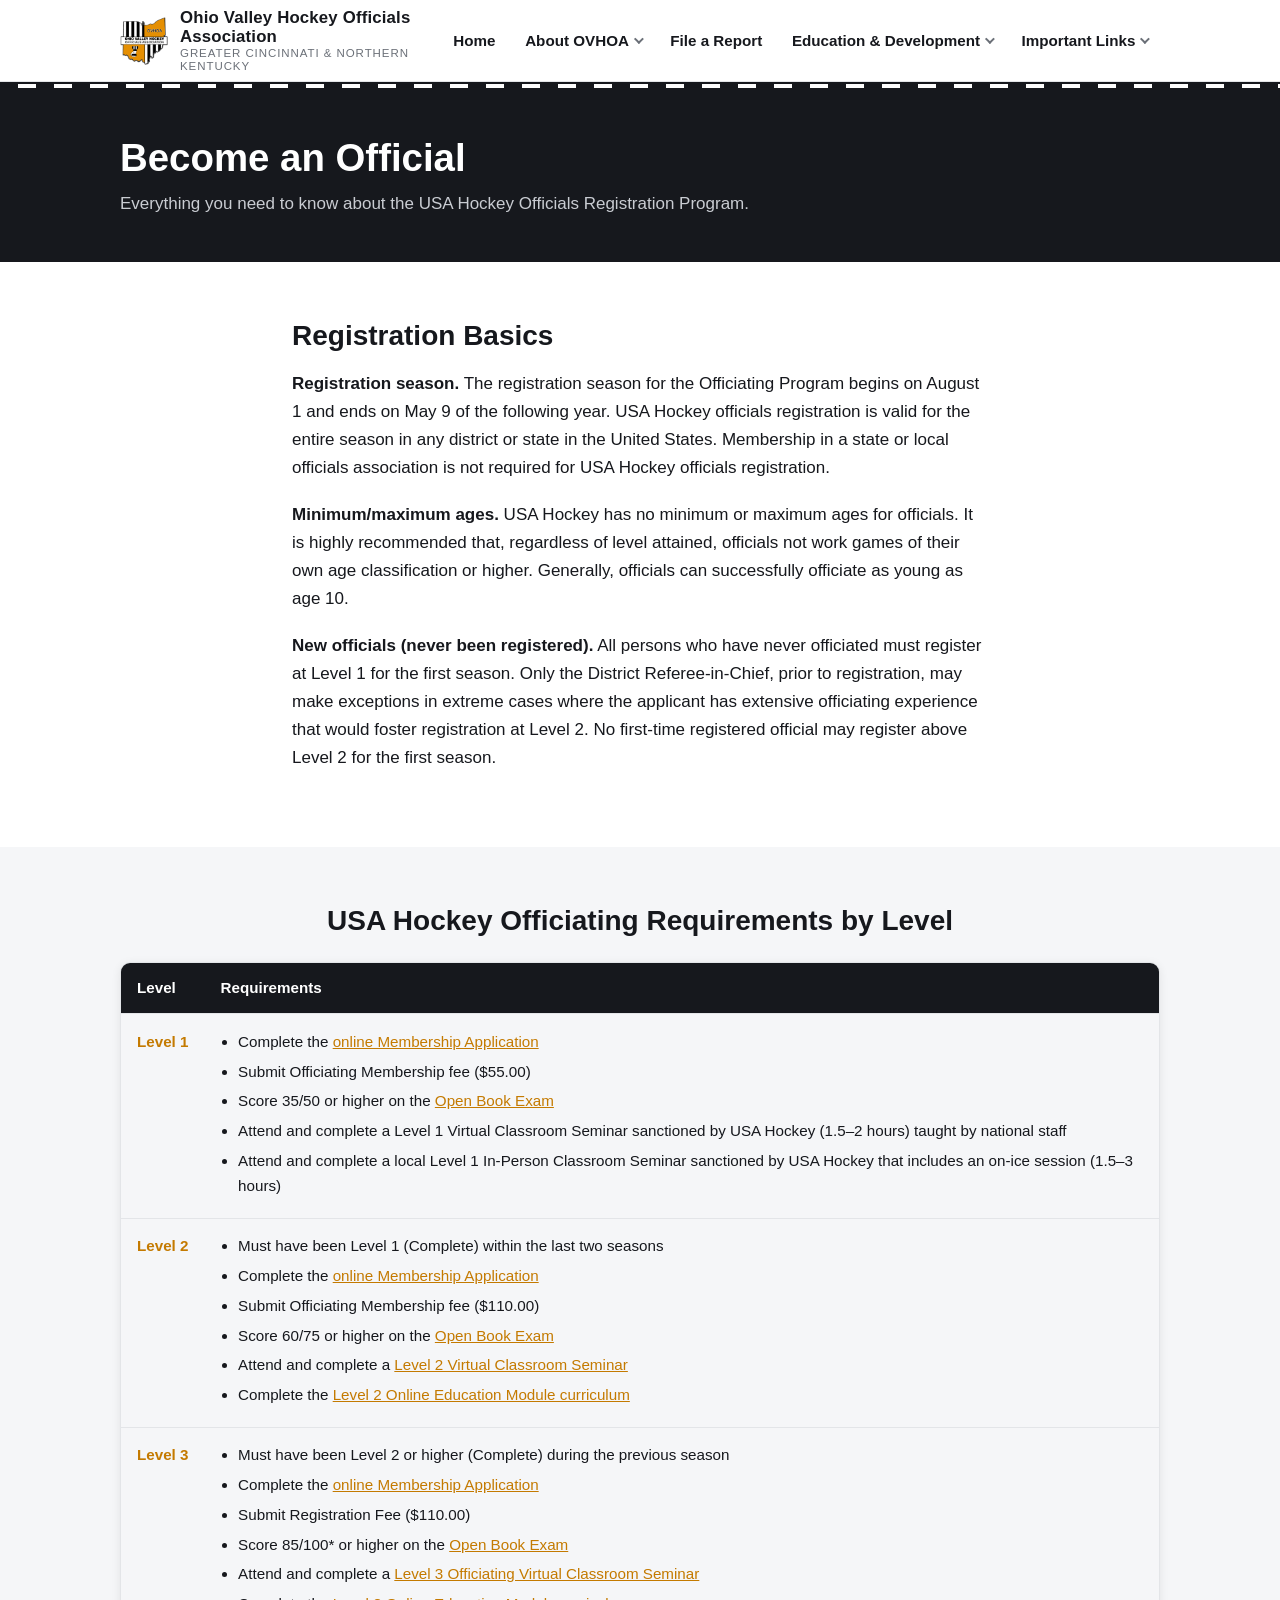
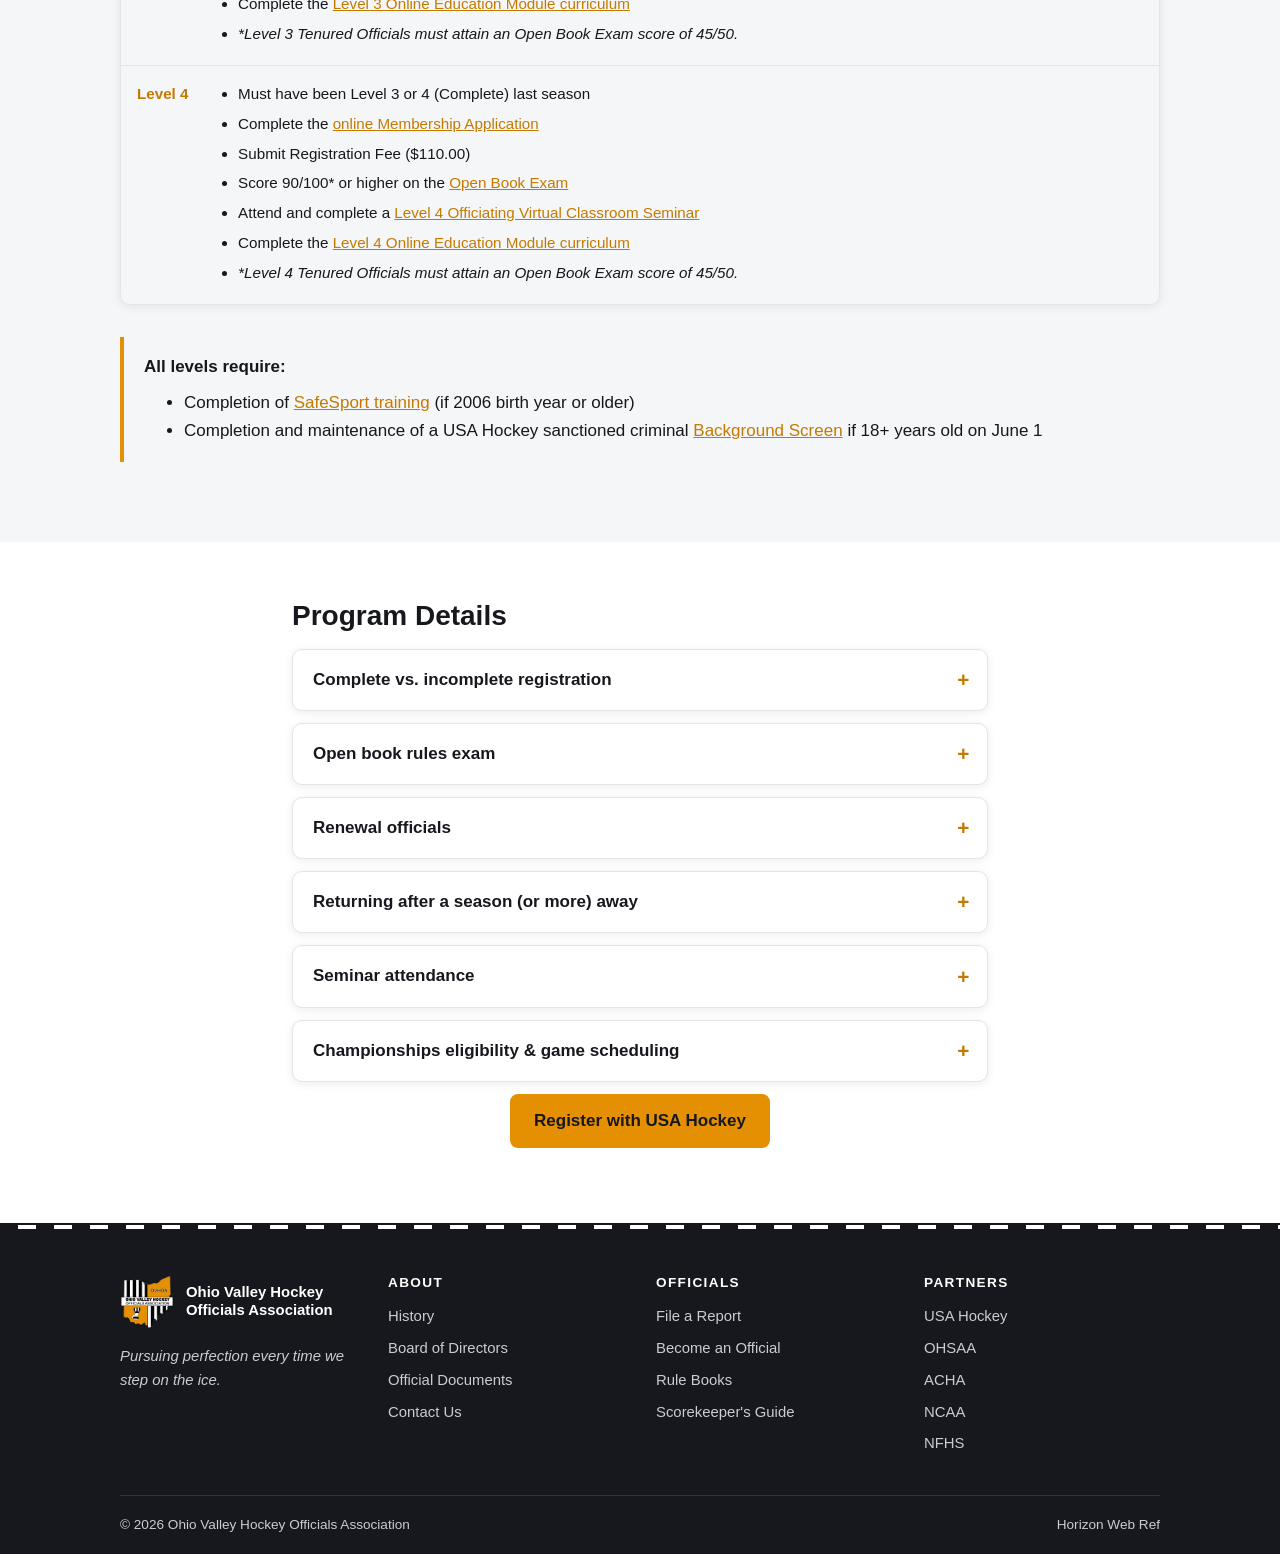
==== become-an-official.html @ b0ef6ecc "Initial Commit" ====
<!DOCTYPE html>
<html lang="en">
<head>
<meta charset="UTF-8">
<meta name="viewport" content="width=device-width, initial-scale=1">
<title>Become an Official – OVHOA</title>
<meta name="description" content="How to register as a USA Hockey official: levels, requirements, exams, and seminars.">
<link rel="icon" type="image/png" href="assets/img/ovhoa-logo-300.png">
<link rel="stylesheet" href="assets/css/style.css">
</head>
<body>
<a class="skip-link" href="#main">Skip to content</a>
<header class="site-header">
  <div class="container header-inner">
    <a class="brand" href="index.html">
      <img class="badge" src="assets/img/ovhoa-logo-300.png" alt="OVHOA logo" width="48" height="48">
      <span class="brand-text">
        <span class="brand-name">Ohio Valley Hockey Officials Association</span>
        <span class="brand-sub">Greater Cincinnati &amp; Northern Kentucky</span>
      </span>
    </a>
    <button type="button" class="nav-toggle" aria-expanded="false" aria-controls="site-nav" aria-label="Toggle navigation">
      <span class="bar"></span><span class="bar"></span><span class="bar"></span>
    </button>
    <nav id="site-nav" class="site-nav" aria-label="Primary">
      <ul><li><a href="index.html">Home</a></li><li class="has-sub"><button type="button" class="submenu-toggle" aria-expanded="false">About OVHOA <span class="caret"></span></button><ul class="sub-menu"><li><a href="history.html">History</a></li><li><a href="board-of-directors.html">Board of Directors</a></li><li><a href="official-documents.html">Official Documents</a></li><li><a href="contact-us.html">Contact Us</a></li></ul></li><li><a href="file-a-report.html">File a Report</a></li><li class="has-sub"><button type="button" class="submenu-toggle" aria-expanded="false">Education & Development <span class="caret"></span></button><ul class="sub-menu"><li><a href="become-an-official.html" aria-current="page">Become an Official</a></li><li><a href="rule-books.html">Rule Books</a></li><li><a href="scorekeepers-guide.html">Scorekeeper's Guide</a></li></ul></li><li class="has-sub"><button type="button" class="submenu-toggle" aria-expanded="false">Important Links <span class="caret"></span></button><ul class="sub-menu"><li><a href="https://membership.usahockey.com/" target="_blank" rel="noopener">USAH Registration</a></li><li><a href="https://horizonwebref.com" target="_blank" rel="noopener">Horizon Web Ref</a></li><li><a href="https://www.usahockey.com/" target="_blank" rel="noopener">USA Hockey</a></li><li><a href="https://www.ohsaa.org/" target="_blank" rel="noopener">OHSAA</a></li><li><a href="https://www.achahockey.org/" target="_blank" rel="noopener">ACHA</a></li><li><a href="https://www.nfhs.org/" target="_blank" rel="noopener">NFHS</a></li><li><a href="https://www.ncaa.com/" target="_blank" rel="noopener">NCAA</a></li></ul></li></ul>
    </nav>
  </div>
</header>
<div class="stripe" aria-hidden="true"></div>
<main id="main">

<section class="page-banner">
  <div class="container">
    <h1>Become an Official</h1>
    <p class="lede">Everything you need to know about the USA Hockey Officials Registration Program.</p>
  </div>
</section>

<section class="section">
  <div class="container prose">
    <h2>Registration Basics</h2>
    <p><strong>Registration season.</strong> The registration season for the Officiating Program begins on August 1 and ends on May 9 of the following year. USA Hockey officials registration is valid for the entire season in any district or state in the United States. Membership in a state or local officials association is not required for USA Hockey officials registration.</p>
    <p><strong>Minimum/maximum ages.</strong> USA Hockey has no minimum or maximum ages for officials. It is highly recommended that, regardless of level attained, officials not work games of their own age classification or higher. Generally, officials can successfully officiate as young as age 10.</p>
    <p><strong>New officials (never been registered).</strong> All persons who have never officiated must register at Level 1 for the first season. Only the District Referee-in-Chief, prior to registration, may make exceptions in extreme cases where the applicant has extensive officiating experience that would foster registration at Level 2. No first-time registered official may register above Level 2 for the first season.</p>
  </div>
</section>

<section class="section alt">
  <div class="container">
    <div class="section-title">
      <h2>USA Hockey Officiating Requirements by Level</h2>
    </div>
    <div class="table-wrap">
      <table class="levels">
        <thead><tr><th>Level</th><th>Requirements</th></tr></thead>
        <tbody>
          <tr>
            <td class="level-name">Level 1</td>
            <td><ul>
              <li>Complete the <a href="https://membership.usahockey.com/register/age" target="_blank" rel="noopener">online Membership Application</a></li>
              <li>Submit Officiating Membership fee ($55.00)</li>
              <li>Score 35/50 or higher on the <a href="https://www.usahockey.com/openbookexam" target="_blank" rel="noopener">Open Book Exam</a></li>
              <li>Attend and complete a Level 1 Virtual Classroom Seminar sanctioned by USA Hockey (1.5&ndash;2 hours) taught by national staff</li>
              <li>Attend and complete a local Level 1 In-Person Classroom Seminar sanctioned by USA Hockey that includes an on-ice session (1.5&ndash;3 hours)</li>
            </ul></td>
          </tr>
          <tr>
            <td class="level-name">Level 2</td>
            <td><ul>
              <li>Must have been Level 1 (Complete) within the last two seasons</li>
              <li>Complete the <a href="https://membership.usahockey.com/register/age" target="_blank" rel="noopener">online Membership Application</a></li>
              <li>Submit Officiating Membership fee ($110.00)</li>
              <li>Score 60/75 or higher on the <a href="https://www.usahockey.com/openbookexam" target="_blank" rel="noopener">Open Book Exam</a></li>
              <li>Attend and complete a <a href="https://www.usahockey.com/officialseminars" target="_blank" rel="noopener">Level 2 Virtual Classroom Seminar</a></li>
              <li>Complete the <a href="https://www.usahockey.com/officiatingonlineseminarmodules" target="_blank" rel="noopener">Level 2 Online Education Module curriculum</a></li>
            </ul></td>
          </tr>
          <tr>
            <td class="level-name">Level 3</td>
            <td><ul>
              <li>Must have been Level 2 or higher (Complete) during the previous season</li>
              <li>Complete the <a href="https://membership.usahockey.com/register/age" target="_blank" rel="noopener">online Membership Application</a></li>
              <li>Submit Registration Fee ($110.00)</li>
              <li>Score 85/100* or higher on the <a href="https://www.usahockey.com/openbookexam" target="_blank" rel="noopener">Open Book Exam</a></li>
              <li>Attend and complete a <a href="https://www.usahockey.com/officialseminars" target="_blank" rel="noopener">Level 3 Officiating Virtual Classroom Seminar</a></li>
              <li>Complete the <a href="https://www.usahockey.com/officiatingonlineseminarmodules" target="_blank" rel="noopener">Level 3 Online Education Module curriculum</a></li>
              <li><em>*Level 3 Tenured Officials must attain an Open Book Exam score of 45/50.</em></li>
            </ul></td>
          </tr>
          <tr>
            <td class="level-name">Level 4</td>
            <td><ul>
              <li>Must have been Level 3 or 4 (Complete) last season</li>
              <li>Complete the <a href="https://membership.usahockey.com/register/age" target="_blank" rel="noopener">online Membership Application</a></li>
              <li>Submit Registration Fee ($110.00)</li>
              <li>Score 90/100* or higher on the <a href="https://www.usahockey.com/openbookexam" target="_blank" rel="noopener">Open Book Exam</a></li>
              <li>Attend and complete a <a href="https://www.usahockey.com/officialseminars" target="_blank" rel="noopener">Level 4 Officiating Virtual Classroom Seminar</a></li>
              <li>Complete the <a href="https://www.usahockey.com/officiatingonlineseminarmodules" target="_blank" rel="noopener">Level 4 Online Education Module curriculum</a></li>
              <li><em>*Level 4 Tenured Officials must attain an Open Book Exam score of 45/50.</em></li>
            </ul></td>
          </tr>
        </tbody>
      </table>
    </div>
    <div class="callout mt-2">
      <p style="margin:0 0 0.5rem"><strong>All levels require:</strong></p>
      <ul style="margin:0">
        <li>Completion of <a href="https://www.usahockey.com/safesportprogram" target="_blank" rel="noopener">SafeSport training</a> (if 2006 birth year or older)</li>
        <li>Completion and maintenance of a USA Hockey sanctioned criminal <a href="https://www.usahockey.com/backgroundscreen" target="_blank" rel="noopener">Background Screen</a> if 18+ years old on June 1</li>
      </ul>
    </div>
  </div>
</section>

<section class="section">
  <div class="container prose">
    <h2>Program Details</h2>
    <details class="info">
      <summary>Complete vs. incomplete registration</summary>
      <div class="info-body">
        <p>&ldquo;Complete&rdquo; means an official has met all the criteria (testing and seminars) at the level for which they applied. &ldquo;Incomplete&rdquo; means an official has filed an application but has not completed all the necessary criteria for that level.</p>
        <p>A new official (not registered the previous year) may not officiate until completely registered. A returning official (complete the previous season) may not officiate after November 30 (the expiration date on the previous year&rsquo;s card) unless completely registered for the new season.</p>
      </div>
    </details>
    <details class="info">
      <summary>Open book rules exam</summary>
      <div class="info-body">
        <p>Each season all officials must complete the open book rules exam. Officials who do not receive the minimum score for the appropriate level will be sent a retake notice and a new answer sheet. Only one retake exam per official is allowed, and it must be completed within 30 days. If an official fails the exam twice, they become completely registered at the highest level for which the retake exam score would qualify.</p>
      </div>
    </details>
    <details class="info">
      <summary>Renewal officials</summary>
      <div class="info-body">
        <p>Renewal officials may apply for one level higher than their completed registration level from the previous season. Officials are allowed to take one season as unregistered or incomplete and return at the same level they were last completely registered at. Level 1 completely registered officials are allowed to take one season off and still be eligible for Level 2 the following season.</p>
        <p>The eligible level for each renewal official is designated on the pre-printed officiating application. An official may apply for a lower level than their eligible level; however, once the application has been received at the National Office, an official cannot change the level they applied for.</p>
      </div>
    </details>
    <details class="info">
      <summary>Returning after a season (or more) away</summary>
      <div class="info-body">
        <p>We are always happy to have officials return to the USA Hockey Officiating Program after some time away. Because of your past experience you may be able to register at a level higher than Level 1, depending on the level at which you were last registered. As a general rule, officials may take one season off (unregistered or incomplete) without forfeiting current level status. If an official is off for the previous two seasons, they must apply for registration one level lower (except Level 1) than the last season completely registered. A Level 4 official who takes 3 or more seasons off will be required to return at Level 2.</p>
      </div>
    </details>
    <details class="info">
      <summary>Seminar attendance</summary>
      <div class="info-body">
        <p>Attendance at a sanctioned USA Hockey Officials Seminar is required for all applicants, regardless of level. The seminar must consist of both classroom and ice time, conducted by USA Hockey Trained Instructors. Every official and instructor in attendance must sign in on the official USA Hockey Seminar Attendance Form, which is returned to the National Office and recorded in each official&rsquo;s record.</p>
        <p>Level 4 applicants must attend a Level 4&ndash;specific seminar. There is no opportunity to complete the Level 2, 3, or 4 closed book testing except at the USA Hockey seminar you attend.</p>
      </div>
    </details>
    <details class="info">
      <summary>Championships eligibility &amp; game scheduling</summary>
      <div class="info-body">
        <p>To be eligible to officiate in any State, Regional or National Championships, an official must be completely registered on or before December 31 of the current season. Only Level 4 officials are eligible to referee National Championships.</p>
        <p>Registration with the USA Hockey Officiating Program does not guarantee any game assignments. Officials are responsible for obtaining their own game assignments from local game schedulers as designated in each District.</p>
        <p>Any game scheduler who assigns incompletely registered officials is subject to serious liability, as this jeopardizes the insurance coverage of the officials and both teams involved. Whenever possible, only qualified officials should be assigned to games. Updated listings of currently registered officials are available from the District Referee-in-Chief on a regular basis.</p>
      </div>
    </details>
    <p class="center mt-2"><a class="btn" href="https://membership.usahockey.com/" target="_blank" rel="noopener">Register with USA Hockey</a></p>
  </div>
</section>

</main>
<div class="stripe" aria-hidden="true"></div>
<footer class="site-footer">
  <div class="container">
    <div class="footer-main">
      <div>
        <div class="footer-brand">
          <img src="assets/img/ovhoa-logo-300.png" alt="" width="54" height="54">
          <span class="name">Ohio Valley Hockey<br>Officials Association</span>
        </div>
        <p><em>Pursuing perfection every time we step on the ice.</em></p>
      </div>
      <div>
        <h4>About</h4>
        <ul>
          <li><a href="history.html">History</a></li>
          <li><a href="board-of-directors.html">Board of Directors</a></li>
          <li><a href="official-documents.html">Official Documents</a></li>
          <li><a href="contact-us.html">Contact Us</a></li>
        </ul>
      </div>
      <div>
        <h4>Officials</h4>
        <ul>
          <li><a href="file-a-report.html">File a Report</a></li>
          <li><a href="become-an-official.html">Become an Official</a></li>
          <li><a href="rule-books.html">Rule Books</a></li>
          <li><a href="scorekeepers-guide.html">Scorekeeper's Guide</a></li>
        </ul>
      </div>
      <div>
        <h4>Partners</h4>
        <ul>
          <li><a href="https://www.usahockey.com/" target="_blank" rel="noopener">USA Hockey</a></li>
          <li><a href="https://www.ohsaa.org/" target="_blank" rel="noopener">OHSAA</a></li>
          <li><a href="https://www.achahockey.org/" target="_blank" rel="noopener">ACHA</a></li>
          <li><a href="https://www.ncaa.com/" target="_blank" rel="noopener">NCAA</a></li>
          <li><a href="https://www.nfhs.org/" target="_blank" rel="noopener">NFHS</a></li>
        </ul>
      </div>
    </div>
    <div class="footer-bottom">
      <span>&copy; 2026 Ohio Valley Hockey Officials Association</span>
      <span><a href="https://horizonwebref.com" target="_blank" rel="noopener">Horizon Web Ref</a></span>
    </div>
  </div>
</footer>
<script src="assets/js/nav.js"></script>
</body>
</html>
---- assets/css/style.css ----
/* ==========================================================================
   OVHOA — Ohio Valley Hockey Officials Association
   One shared stylesheet for every page.
   Brand: referee black/white + Ohio orange (#e58f02)
   ========================================================================== */

:root {
  --orange: #e58f02;
  --orange-dark: #c47a00;
  --ink: #16181d;
  --ink-soft: #3b3f47;
  --gray: #6b7078;
  --line: #e3e5e8;
  --bg: #ffffff;
  --bg-alt: #f5f6f8;
  --radius: 10px;
  --shadow: 0 2px 10px rgba(22, 24, 29, 0.08);
  --container: 1080px;
  --font: -apple-system, BlinkMacSystemFont, "Segoe UI", Roboto, Helvetica,
    Arial, sans-serif;
}

* { box-sizing: border-box; }

html { scroll-behavior: smooth; }

body {
  margin: 0;
  font-family: var(--font);
  font-size: 1.0625rem;
  line-height: 1.65;
  color: var(--ink);
  background: var(--bg);
  -webkit-text-size-adjust: 100%;
}

img { max-width: 100%; height: auto; display: block; }

a { color: var(--orange-dark); }
a:hover { color: var(--orange); }

h1, h2, h3, h4 {
  line-height: 1.25;
  color: var(--ink);
  font-weight: 800;
  margin: 0 0 0.6em;
}
h1 { font-size: clamp(1.7rem, 4vw, 2.4rem); }
h2 { font-size: clamp(1.35rem, 3vw, 1.75rem); }
h3 { font-size: clamp(1.1rem, 2.5vw, 1.3rem); }

.container {
  max-width: var(--container);
  margin: 0 auto;
  padding: 0 1.25rem;
}

/* --------------------------------------------------------------------------
   Referee stripe accent (used under header and above footer)
   -------------------------------------------------------------------------- */
.stripe {
  height: 8px;
  background: repeating-linear-gradient(
    90deg,
    var(--ink) 0 18px,
    #fff 18px 36px
  );
  border-top: 2px solid var(--ink);
  border-bottom: 2px solid var(--ink);
}

/* --------------------------------------------------------------------------
   Header / navigation
   -------------------------------------------------------------------------- */
.site-header {
  position: sticky;
  top: 0;
  z-index: 100;
  background: var(--bg);
  border-bottom: 1px solid var(--line);
  box-shadow: 0 1px 6px rgba(22, 24, 29, 0.06);
}

.header-inner {
  display: flex;
  align-items: center;
  justify-content: space-between;
  gap: 1rem;
  min-height: 72px;
}

.brand {
  display: flex;
  align-items: center;
  gap: 0.75rem;
  text-decoration: none;
  color: var(--ink);
  padding: 0.5rem 0;
}
.brand img.badge { width: 48px; height: 48px; flex: none; }
.brand .brand-text { line-height: 1.15; }
.brand .brand-name {
  display: block;
  font-weight: 800;
  font-size: 1.05rem;
  letter-spacing: 0.01em;
}
.brand .brand-sub {
  display: block;
  font-size: 0.72rem;
  color: var(--gray);
  text-transform: uppercase;
  letter-spacing: 0.08em;
}

.nav-toggle {
  display: none;
  background: none;
  border: 2px solid var(--ink);
  border-radius: 8px;
  padding: 0.45rem 0.6rem;
  cursor: pointer;
}
.nav-toggle .bar {
  display: block;
  width: 22px;
  height: 3px;
  background: var(--ink);
  border-radius: 2px;
  margin: 4px 0;
  transition: transform 0.2s, opacity 0.2s;
}
.nav-toggle[aria-expanded="true"] .bar:nth-child(1) { transform: translateY(7px) rotate(45deg); }
.nav-toggle[aria-expanded="true"] .bar:nth-child(2) { opacity: 0; }
.nav-toggle[aria-expanded="true"] .bar:nth-child(3) { transform: translateY(-7px) rotate(-45deg); }

.site-nav ul {
  list-style: none;
  margin: 0;
  padding: 0;
  display: flex;
  align-items: center;
  gap: 0.25rem;
}
.site-nav li { position: relative; }
.site-nav a,
.site-nav .submenu-toggle {
  display: flex;
  align-items: center;
  gap: 0.3rem;
  font: inherit;
  font-weight: 600;
  font-size: 0.95rem;
  color: var(--ink);
  text-decoration: none;
  background: none;
  border: 0;
  padding: 0.6rem 0.8rem;
  border-radius: 8px;
  cursor: pointer;
  white-space: nowrap;
}
.site-nav a:hover,
.site-nav .submenu-toggle:hover,
.site-nav a:focus-visible,
.site-nav .submenu-toggle:focus-visible {
  background: var(--bg-alt);
  color: var(--ink);
}
.site-nav a[aria-current="page"] {
  color: var(--orange-dark);
  box-shadow: inset 0 -3px 0 var(--orange);
  border-radius: 8px 8px 0 0;
}

.site-nav .caret {
  border: solid var(--gray);
  border-width: 0 2px 2px 0;
  padding: 2.5px;
  transform: rotate(45deg) translateY(-2px);
  transition: transform 0.15s;
}
.site-nav li.open > .submenu-toggle .caret { transform: rotate(-135deg) translateY(-2px); }

.site-nav .sub-menu {
  display: none;
  position: absolute;
  top: 100%;
  left: 0;
  min-width: 220px;
  flex-direction: column;
  align-items: stretch;
  gap: 0;
  background: var(--bg);
  border: 1px solid var(--line);
  border-radius: var(--radius);
  box-shadow: var(--shadow);
  padding: 0.4rem;
  z-index: 50;
}
.site-nav li.open > .sub-menu { display: flex; }
.site-nav .sub-menu a {
  padding: 0.55rem 0.75rem;
  font-weight: 500;
  white-space: normal;
}
.site-nav .sub-menu .menu-note {
  font-size: 0.7rem;
  font-weight: 700;
  text-transform: uppercase;
  letter-spacing: 0.08em;
  color: var(--gray);
  padding: 0.55rem 0.75rem 0.2rem;
  border-top: 1px solid var(--line);
  margin-top: 0.3rem;
}
.site-nav .sub-menu li:first-child .menu-note { border-top: 0; margin-top: 0; }

/* Mobile nav */
@media (max-width: 860px) {
  .nav-toggle { display: block; }
  .site-nav {
    display: none;
    position: absolute;
    top: 100%;
    left: 0;
    right: 0;
    background: var(--bg);
    border-bottom: 1px solid var(--line);
    box-shadow: var(--shadow);
    max-height: calc(100vh - 72px);
    overflow-y: auto;
  }
  .site-nav.open { display: block; }
  .site-nav ul {
    flex-direction: column;
    align-items: stretch;
    padding: 0.5rem 1rem 1rem;
  }
  .site-nav a,
  .site-nav .submenu-toggle {
    width: 100%;
    justify-content: space-between;
    padding: 0.75rem 0.6rem;
    font-size: 1rem;
  }
  .site-nav a[aria-current="page"] {
    box-shadow: inset 3px 0 0 var(--orange);
    border-radius: 0 8px 8px 0;
  }
  .site-nav .sub-menu {
    position: static;
    border: 0;
    box-shadow: none;
    background: var(--bg-alt);
    border-radius: 8px;
    margin: 0 0 0.25rem;
  }
}

/* --------------------------------------------------------------------------
   Hero (home) and page banners
   -------------------------------------------------------------------------- */
.hero {
  position: relative;
  color: #fff;
  background: var(--ink) url("../img/hero-ref-1536.jpg") center 35% / cover no-repeat;
}
.hero::before {
  content: "";
  position: absolute;
  inset: 0;
  background: linear-gradient(90deg, rgba(10, 12, 16, 0.82) 0%, rgba(10, 12, 16, 0.55) 55%, rgba(10, 12, 16, 0.3) 100%);
}
.hero .container {
  position: relative;
  padding-top: clamp(3rem, 8vw, 5.5rem);
  padding-bottom: clamp(3rem, 8vw, 5.5rem);
}
.hero h1 { color: #fff; max-width: 34rem; margin-bottom: 0.4em; }
.hero p.tagline {
  font-size: clamp(1rem, 2.2vw, 1.2rem);
  max-width: 30rem;
  margin: 0 0 1.5rem;
  color: #e8eaee;
}
.hero .motto {
  display: inline-block;
  font-style: italic;
  font-weight: 700;
  color: var(--orange);
  border-left: 4px solid var(--orange);
  padding-left: 0.75rem;
}

.page-banner {
  background: var(--ink);
  color: #fff;
}
.page-banner .container {
  padding-top: clamp(1.75rem, 4vw, 2.75rem);
  padding-bottom: clamp(1.75rem, 4vw, 2.75rem);
}
.page-banner h1 { color: #fff; margin: 0; }
.page-banner p.lede { margin: 0.5rem 0 0; color: #c9ccd2; max-width: 46rem; }

/* --------------------------------------------------------------------------
   Sections & content blocks
   -------------------------------------------------------------------------- */
.section { padding: clamp(2rem, 5vw, 3.5rem) 0; }
.section.alt { background: var(--bg-alt); }
.section-title {
  text-align: center;
  margin-bottom: 1.5rem;
}
.section-title .kicker {
  display: block;
  font-size: 0.78rem;
  font-weight: 700;
  letter-spacing: 0.12em;
  text-transform: uppercase;
  color: var(--orange-dark);
  margin-bottom: 0.3rem;
}

.prose { max-width: 46rem; }
.prose p { margin: 0 0 1.1em; }
.prose ul { padding-left: 1.3rem; }

.card {
  background: var(--bg);
  border: 1px solid var(--line);
  border-radius: var(--radius);
  box-shadow: var(--shadow);
  padding: 1.5rem;
}

.grid {
  display: grid;
  gap: 1.25rem;
}
.grid.cols-2 { grid-template-columns: repeat(auto-fit, minmax(300px, 1fr)); }
.grid.cols-3 { grid-template-columns: repeat(auto-fit, minmax(260px, 1fr)); }

/* Buttons */
.btn {
  display: inline-block;
  background: var(--orange);
  color: var(--ink);
  font-weight: 700;
  text-decoration: none;
  padding: 0.7rem 1.4rem;
  border-radius: 8px;
  border: 2px solid var(--orange);
  transition: background 0.15s, color 0.15s;
}
.btn:hover { background: var(--orange-dark); border-color: var(--orange-dark); color: #fff; }
.btn.ghost {
  background: transparent;
  color: #fff;
  border-color: #fff;
}
.btn.ghost:hover { background: #fff; color: var(--ink); }
.btn.dark {
  background: var(--ink);
  border-color: var(--ink);
  color: #fff;
}
.btn.dark:hover { background: var(--ink-soft); border-color: var(--ink-soft); }

/* Meeting schedule list */
.meeting-list {
  list-style: none;
  margin: 0;
  padding: 0;
  max-width: 620px;
  margin-inline: auto;
}
.meeting-list li {
  display: flex;
  flex-wrap: wrap;
  justify-content: space-between;
  gap: 0.25rem 1rem;
  padding: 0.8rem 1rem;
  border-bottom: 1px solid var(--line);
}
.meeting-list li:last-child { border-bottom: 0; }
.meeting-list .when { font-weight: 700; }
.meeting-list .how { color: var(--gray); }
.meeting-list .badge-pill {
  font-size: 0.72rem;
  font-weight: 700;
  text-transform: uppercase;
  letter-spacing: 0.06em;
  padding: 0.2rem 0.6rem;
  border-radius: 99px;
  background: var(--bg-alt);
  color: var(--ink-soft);
  align-self: center;
}
.meeting-list .badge-pill.in-person { background: var(--orange); color: var(--ink); }

/* Partner logos */
.logo-row {
  display: grid;
  grid-template-columns: repeat(auto-fit, minmax(140px, 1fr));
  gap: 2rem;
  align-items: center;
  justify-items: center;
}
.logo-row img {
  max-height: 90px;
  width: auto;
  filter: grayscale(35%);
  opacity: 0.9;
  transition: filter 0.2s, opacity 0.2s;
}
.logo-row a:hover img { filter: none; opacity: 1; }

/* Board of directors */
.board-grid {
  display: grid;
  grid-template-columns: repeat(auto-fill, minmax(280px, 1fr));
  gap: 1.25rem;
}
.board-card {
  display: flex;
  gap: 1rem;
  align-items: flex-start;
  background: var(--bg);
  border: 1px solid var(--line);
  border-radius: var(--radius);
  box-shadow: var(--shadow);
  padding: 1.25rem;
}
.board-card img {
  width: 72px;
  height: 87px;
  object-fit: cover;
  border-radius: 8px;
  background: var(--bg-alt);
  flex: none;
}
.board-card h3 { margin-bottom: 0.15rem; font-size: 1.05rem; }
.board-card .role {
  color: var(--orange-dark);
  font-weight: 700;
  font-size: 0.85rem;
  text-transform: uppercase;
  letter-spacing: 0.05em;
  margin: 0 0 0.5rem;
}
.board-card p { margin: 0 0 0.35rem; font-size: 0.92rem; }
.board-card a { word-break: break-all; }

/* Report sections (file a report) */
.report-block {
  display: grid;
  grid-template-columns: 180px 1fr;
  gap: 1.5rem;
  align-items: start;
  padding: 1.75rem;
}
.report-block .org-logo {
  align-self: center;
  justify-self: center;
}
.report-block .org-logo img { max-height: 110px; width: auto; margin-inline: auto; }
.report-block h2 { margin-top: 0; }
.report-block .actions { margin-top: 1rem; }
@media (max-width: 640px) {
  .report-block { grid-template-columns: 1fr; }
}

/* Documents */
.doc-list { display: grid; gap: 1rem; max-width: 640px; }
.doc-item {
  display: flex;
  flex-wrap: wrap;
  align-items: center;
  justify-content: space-between;
  gap: 0.75rem;
  padding: 1.1rem 1.25rem;
}
.doc-item .doc-name { font-weight: 700; }
.doc-item .doc-meta { color: var(--gray); font-size: 0.88rem; display: block; }

/* Tables (become an official levels) */
.table-wrap {
  overflow-x: auto;
  -webkit-overflow-scrolling: touch;
  border: 1px solid var(--line);
  border-radius: var(--radius);
  box-shadow: var(--shadow);
}
table.levels {
  width: 100%;
  border-collapse: collapse;
  min-width: 560px;
  font-size: 0.95rem;
}
table.levels th {
  background: var(--ink);
  color: #fff;
  text-align: left;
  padding: 0.8rem 1rem;
  white-space: nowrap;
}
table.levels td {
  padding: 0.9rem 1rem;
  border-top: 1px solid var(--line);
  vertical-align: top;
}
table.levels tr:nth-child(even) td { background: var(--bg-alt); }
table.levels td.level-name {
  font-weight: 800;
  white-space: nowrap;
  color: var(--orange-dark);
}
table.levels ul { margin: 0; padding-left: 1.1rem; }
table.levels li { margin-bottom: 0.3rem; }

/* Callout */
.callout {
  border-left: 4px solid var(--orange);
  background: var(--bg-alt);
  border-radius: 0 var(--radius) var(--radius) 0;
  padding: 1rem 1.25rem;
  margin: 1.5rem 0;
}
.callout.coming-soon {
  text-align: center;
  border-left: 0;
  border: 2px dashed var(--line);
  border-radius: var(--radius);
  padding: 2.5rem 1.5rem;
  color: var(--gray);
}

/* FAQ-style detail blocks */
details.info {
  border: 1px solid var(--line);
  border-radius: var(--radius);
  margin-bottom: 0.75rem;
  background: var(--bg);
  box-shadow: var(--shadow);
}
details.info summary {
  cursor: pointer;
  font-weight: 700;
  padding: 1rem 1.25rem;
  list-style: none;
  position: relative;
  padding-right: 2.5rem;
}
details.info summary::-webkit-details-marker { display: none; }
details.info summary::after {
  content: "+";
  position: absolute;
  right: 1.1rem;
  top: 50%;
  transform: translateY(-50%);
  font-size: 1.3rem;
  color: var(--orange-dark);
  font-weight: 800;
}
details.info[open] summary::after { content: "\2212"; }
details.info .info-body { padding: 0 1.25rem 1.1rem; }
details.info .info-body p:first-child { margin-top: 0; }

/* Contact */
.contact-grid { display: grid; grid-template-columns: repeat(auto-fit, minmax(280px, 1fr)); gap: 1.25rem; }
.contact-card h3 { margin-bottom: 0.2rem; }
.contact-card .role { color: var(--gray); font-size: 0.9rem; margin: 0 0 0.5rem; }

/* --------------------------------------------------------------------------
   Footer
   -------------------------------------------------------------------------- */
.site-footer {
  background: var(--ink);
  color: #c9ccd2;
  font-size: 0.93rem;
}
.footer-main {
  display: grid;
  grid-template-columns: repeat(auto-fit, minmax(220px, 1fr));
  gap: 2rem;
  padding: 2.75rem 0 2rem;
}
.site-footer h4 {
  color: #fff;
  font-size: 0.85rem;
  text-transform: uppercase;
  letter-spacing: 0.1em;
  margin-bottom: 0.8rem;
}
.site-footer ul { list-style: none; margin: 0; padding: 0; }
.site-footer li { margin-bottom: 0.45rem; }
.site-footer a { color: #c9ccd2; text-decoration: none; }
.site-footer a:hover { color: var(--orange); }
.footer-brand { display: flex; align-items: center; gap: 0.75rem; margin-bottom: 0.75rem; }
.footer-brand img { width: 54px; height: 54px; }
.footer-brand .name { color: #fff; font-weight: 800; line-height: 1.2; }
.footer-bottom {
  border-top: 1px solid rgba(255, 255, 255, 0.12);
  padding: 1.1rem 0;
  display: flex;
  flex-wrap: wrap;
  gap: 0.5rem 1.5rem;
  justify-content: space-between;
  font-size: 0.85rem;
}
.footer-bottom a { color: #c9ccd2; }

/* Utility */
.center { text-align: center; }
.mt-1 { margin-top: 1rem; }
.mt-2 { margin-top: 2rem; }
.visually-hidden {
  position: absolute;
  width: 1px; height: 1px;
  margin: -1px; padding: 0;
  overflow: hidden;
  clip: rect(0 0 0 0);
  white-space: nowrap;
  border: 0;
}
.skip-link {
  position: absolute;
  left: -999px;
  top: 0;
  background: var(--orange);
  color: var(--ink);
  font-weight: 700;
  padding: 0.6rem 1rem;
  z-index: 200;
}
.skip-link:focus { left: 0.5rem; top: 0.5rem; }
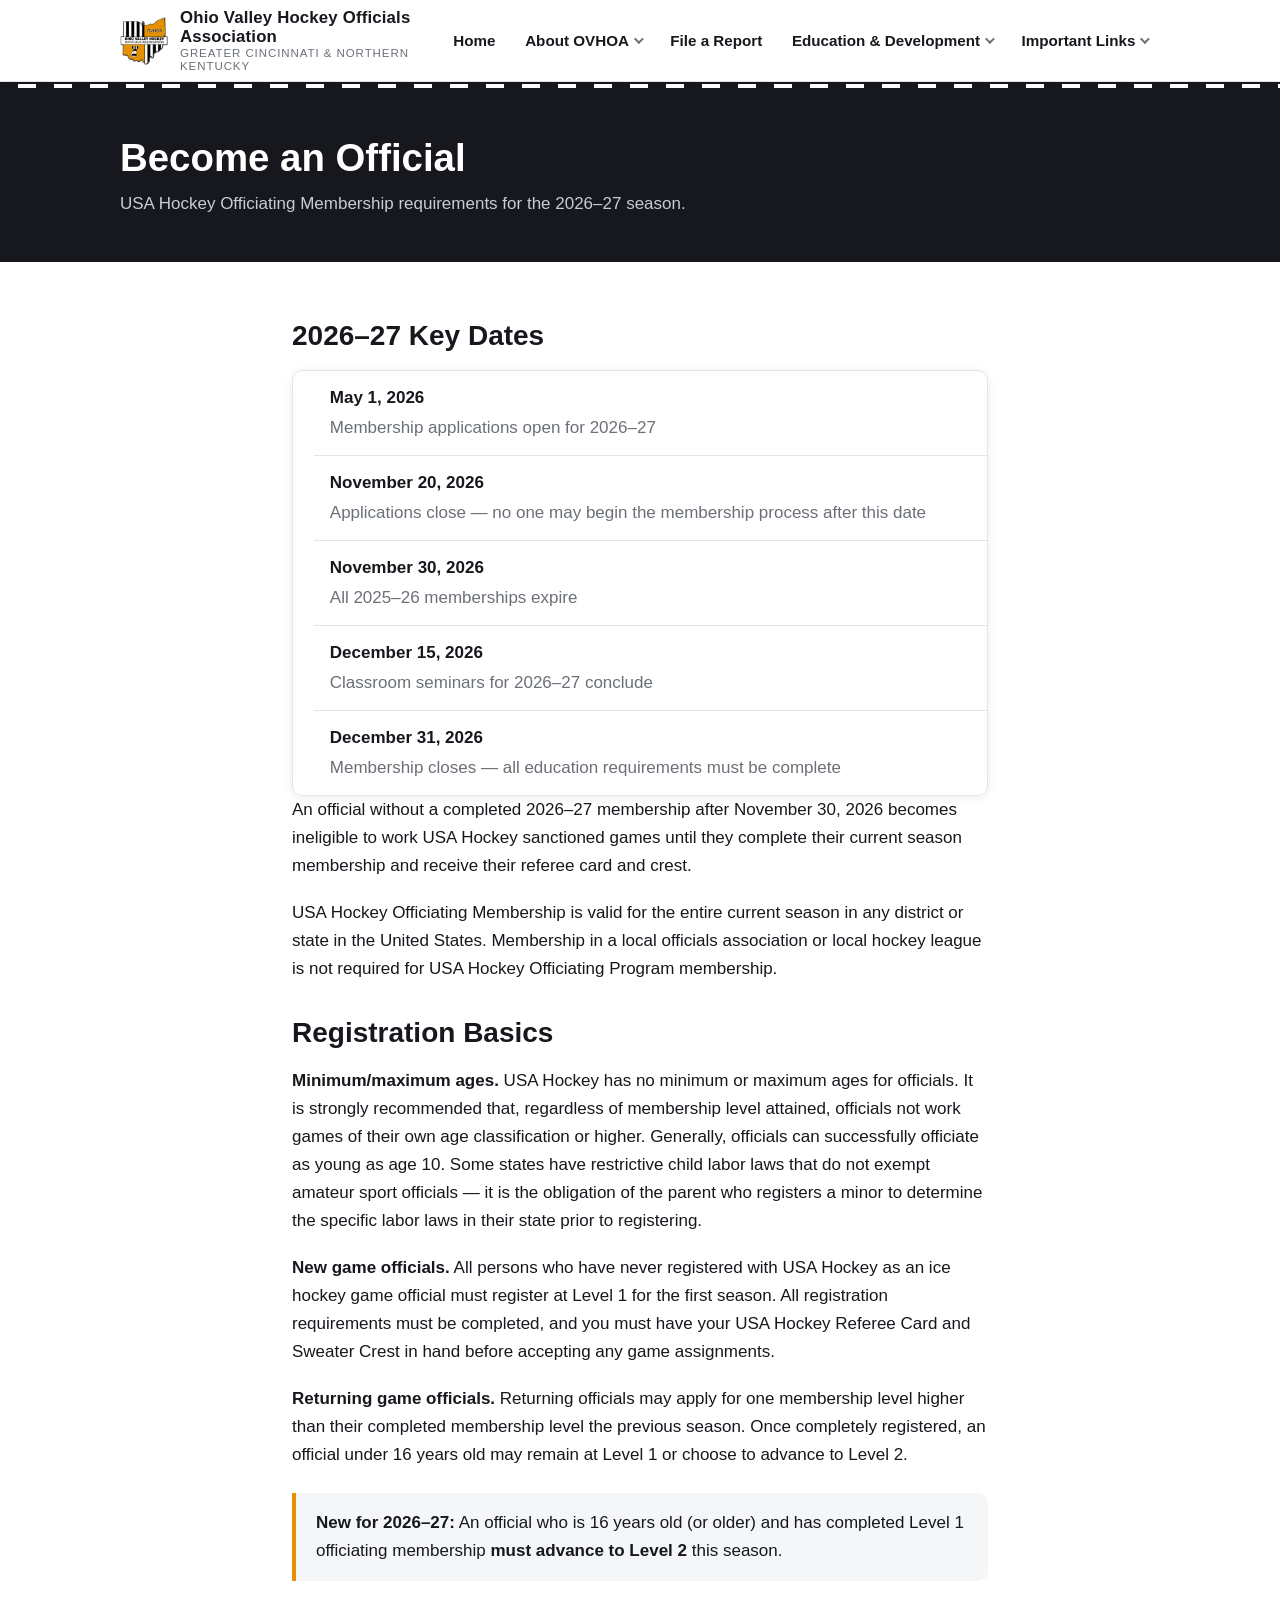
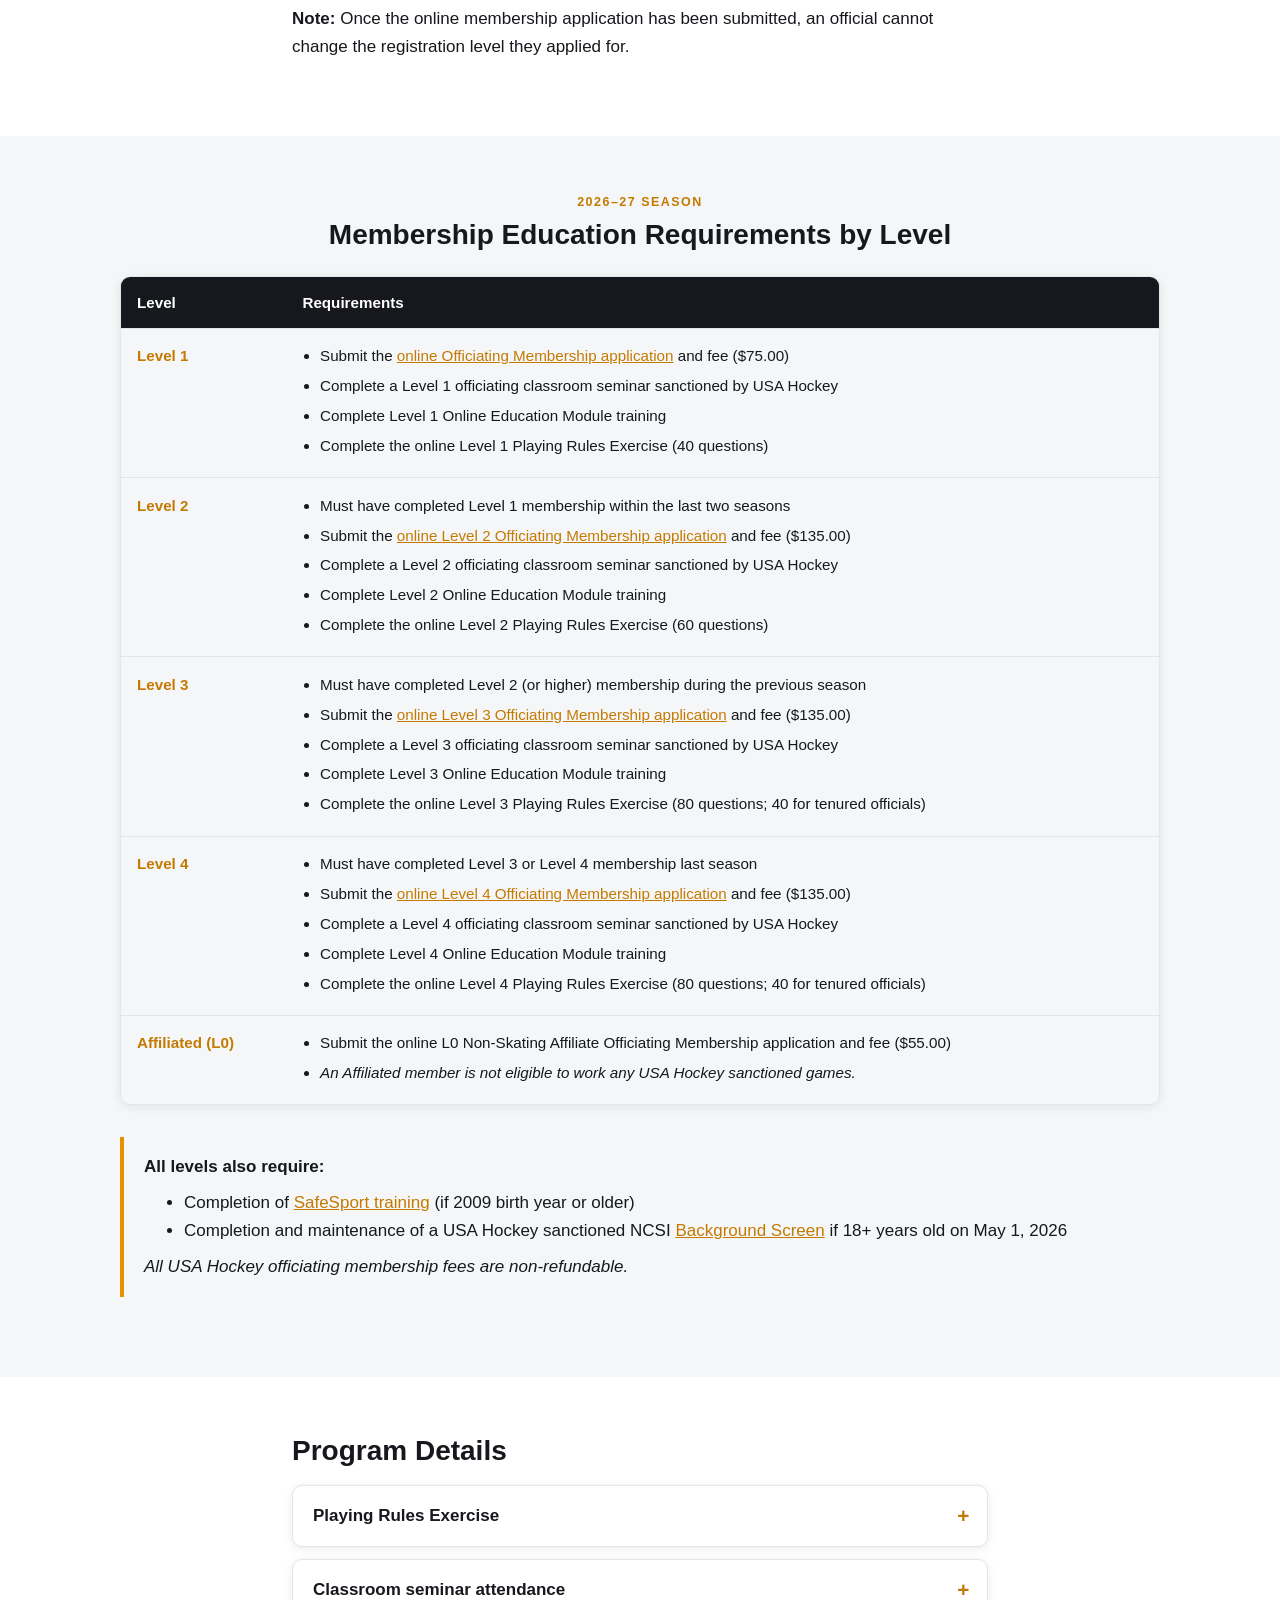
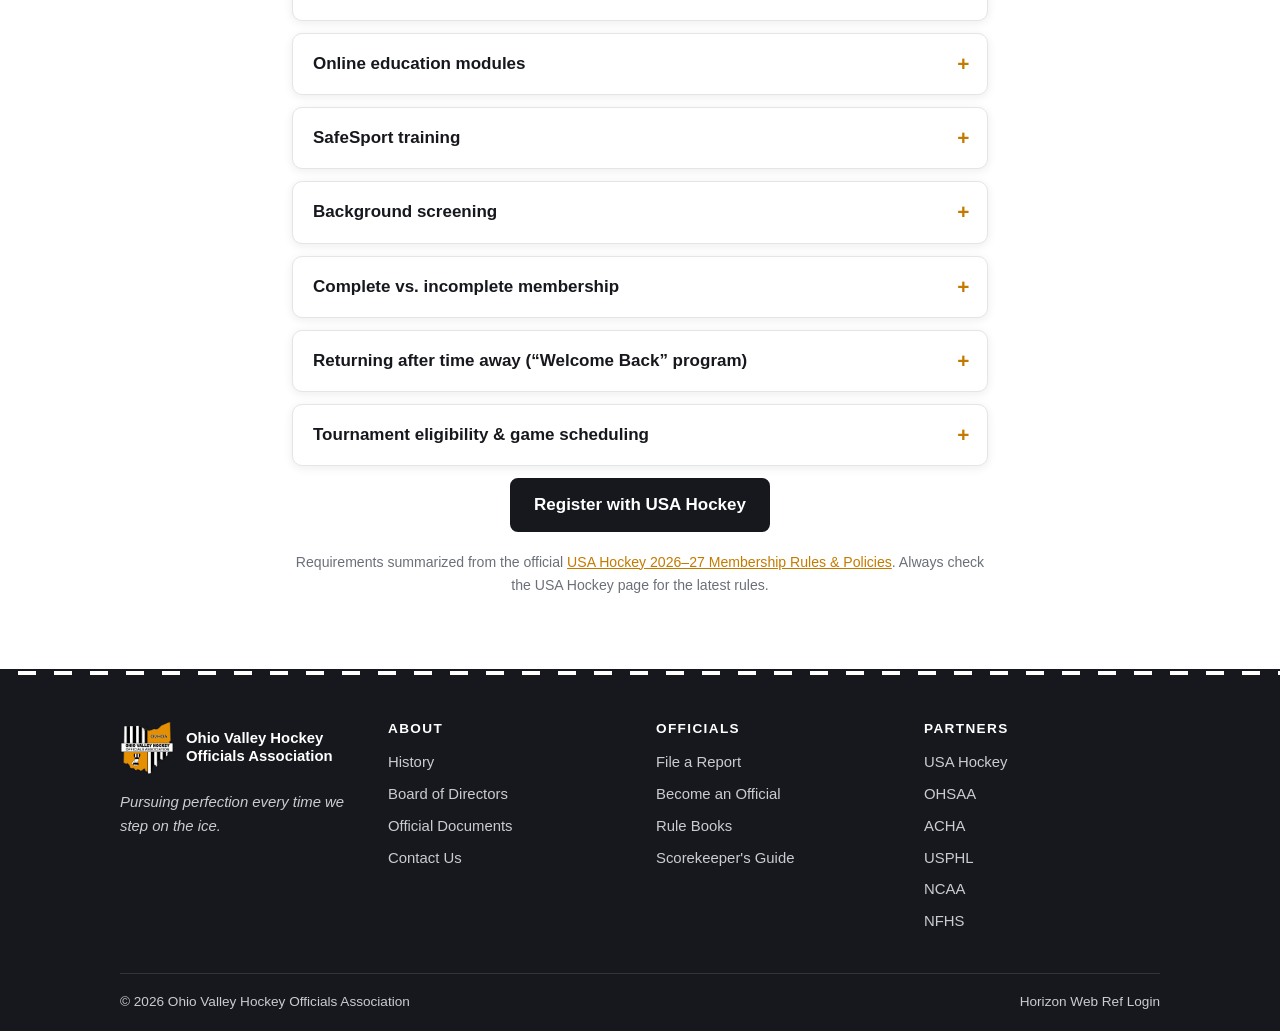
==== commit 49615e94: "Add USPHL/NCAA Rules/links, Updated requirements, Horizon Links, Mentoring Page, USAH Incident Repor" ====
--- a/become-an-official.html
+++ b/become-an-official.html
@@ -23,7 +23,7 @@
       <span class="bar"></span><span class="bar"></span><span class="bar"></span>
     </button>
     <nav id="site-nav" class="site-nav" aria-label="Primary">
-      <ul><li><a href="index.html">Home</a></li><li class="has-sub"><button type="button" class="submenu-toggle" aria-expanded="false">About OVHOA <span class="caret"></span></button><ul class="sub-menu"><li><a href="history.html">History</a></li><li><a href="board-of-directors.html">Board of Directors</a></li><li><a href="official-documents.html">Official Documents</a></li><li><a href="contact-us.html">Contact Us</a></li></ul></li><li><a href="file-a-report.html">File a Report</a></li><li class="has-sub"><button type="button" class="submenu-toggle" aria-expanded="false">Education & Development <span class="caret"></span></button><ul class="sub-menu"><li><a href="become-an-official.html" aria-current="page">Become an Official</a></li><li><a href="rule-books.html">Rule Books</a></li><li><a href="scorekeepers-guide.html">Scorekeeper's Guide</a></li></ul></li><li class="has-sub"><button type="button" class="submenu-toggle" aria-expanded="false">Important Links <span class="caret"></span></button><ul class="sub-menu"><li><a href="https://membership.usahockey.com/" target="_blank" rel="noopener">USAH Registration</a></li><li><a href="https://horizonwebref.com" target="_blank" rel="noopener">Horizon Web Ref</a></li><li><a href="https://www.usahockey.com/" target="_blank" rel="noopener">USA Hockey</a></li><li><a href="https://www.ohsaa.org/" target="_blank" rel="noopener">OHSAA</a></li><li><a href="https://www.achahockey.org/" target="_blank" rel="noopener">ACHA</a></li><li><a href="https://www.nfhs.org/" target="_blank" rel="noopener">NFHS</a></li><li><a href="https://www.ncaa.com/" target="_blank" rel="noopener">NCAA</a></li></ul></li></ul>
+      <ul><li><a href="index.html">Home</a></li><li class="has-sub"><button type="button" class="submenu-toggle" aria-expanded="false">About OVHOA <span class="caret"></span></button><ul class="sub-menu"><li><a href="history.html">History</a></li><li><a href="board-of-directors.html">Board of Directors</a></li><li><a href="official-documents.html">Official Documents</a></li><li><a href="contact-us.html">Contact Us</a></li></ul></li><li><a href="file-a-report.html">File a Report</a></li><li class="has-sub"><button type="button" class="submenu-toggle" aria-expanded="false">Education & Development <span class="caret"></span></button><ul class="sub-menu"><li><a href="become-an-official.html" aria-current="page">Become an Official</a></li><li><a href="rule-books.html">Rule Books</a></li><li><a href="scorekeepers-guide.html">Scorekeeper's Guide</a></li></ul></li><li class="has-sub"><button type="button" class="submenu-toggle" aria-expanded="false">Important Links <span class="caret"></span></button><ul class="sub-menu"><li><a href="https://membership.usahockey.com/" target="_blank" rel="noopener">USAH Registration</a></li><li><a href="https://horizonwebref.com/" target="_blank" rel="noopener">Horizon Web Ref Login</a></li><li><a href="https://www.usahockey.com/" target="_blank" rel="noopener">USA Hockey</a></li><li><a href="https://www.ohsaa.org/" target="_blank" rel="noopener">OHSAA</a></li><li><a href="https://www.achahockey.org/" target="_blank" rel="noopener">ACHA</a></li><li><a href="https://www.nfhs.org/" target="_blank" rel="noopener">NFHS</a></li><li><a href="https://www.ncaa.com/" target="_blank" rel="noopener">NCAA</a></li></ul></li></ul>
     </nav>
   </div>
 </header>
@@ -33,23 +33,39 @@
 <section class="page-banner">
   <div class="container">
     <h1>Become an Official</h1>
-    <p class="lede">Everything you need to know about the USA Hockey Officials Registration Program.</p>
+    <p class="lede">USA Hockey Officiating Membership requirements for the 2026&ndash;27 season.</p>
   </div>
 </section>
 
 <section class="section">
   <div class="container prose">
-    <h2>Registration Basics</h2>
-    <p><strong>Registration season.</strong> The registration season for the Officiating Program begins on August 1 and ends on May 9 of the following year. USA Hockey officials registration is valid for the entire season in any district or state in the United States. Membership in a state or local officials association is not required for USA Hockey officials registration.</p>
-    <p><strong>Minimum/maximum ages.</strong> USA Hockey has no minimum or maximum ages for officials. It is highly recommended that, regardless of level attained, officials not work games of their own age classification or higher. Generally, officials can successfully officiate as young as age 10.</p>
-    <p><strong>New officials (never been registered).</strong> All persons who have never officiated must register at Level 1 for the first season. Only the District Referee-in-Chief, prior to registration, may make exceptions in extreme cases where the applicant has extensive officiating experience that would foster registration at Level 2. No first-time registered official may register above Level 2 for the first season.</p>
+    <h2>2026&ndash;27 Key Dates</h2>
+    <ul class="meeting-list stacked card" style="max-width:none">
+      <li><span class="when">May 1, 2026</span> <span class="how">Membership applications open for 2026&ndash;27</span></li>
+      <li><span class="when">November 20, 2026</span> <span class="how">Applications close &mdash; no one may begin the membership process after this date</span></li>
+      <li><span class="when">November 30, 2026</span> <span class="how">All 2025&ndash;26 memberships expire</span></li>
+      <li><span class="when">December 15, 2026</span> <span class="how">Classroom seminars for 2026&ndash;27 conclude</span></li>
+      <li><span class="when">December 31, 2026</span> <span class="how">Membership closes &mdash; all education requirements must be complete</span></li>
+    </ul>
+    <p class="mt-1">An official without a completed 2026&ndash;27 membership after November 30, 2026 becomes ineligible to work USA Hockey sanctioned games until they complete their current season membership and receive their referee card and crest.</p>
+    <p>USA Hockey Officiating Membership is valid for the entire current season in any district or state in the United States. Membership in a local officials association or local hockey league is not required for USA Hockey Officiating Program membership.</p>
+
+    <h2 class="mt-2">Registration Basics</h2>
+    <p><strong>Minimum/maximum ages.</strong> USA Hockey has no minimum or maximum ages for officials. It is strongly recommended that, regardless of membership level attained, officials not work games of their own age classification or higher. Generally, officials can successfully officiate as young as age 10. Some states have restrictive child labor laws that do not exempt amateur sport officials &mdash; it is the obligation of the parent who registers a minor to determine the specific labor laws in their state prior to registering.</p>
+    <p><strong>New game officials.</strong> All persons who have never registered with USA Hockey as an ice hockey game official must register at Level 1 for the first season. All registration requirements must be completed, and you must have your USA Hockey Referee Card and Sweater Crest in hand before accepting any game assignments.</p>
+    <p><strong>Returning game officials.</strong> Returning officials may apply for one membership level higher than their completed membership level the previous season. Once completely registered, an official under 16 years old may remain at Level 1 or choose to advance to Level 2.</p>
+    <div class="callout">
+      <p style="margin:0"><strong>New for 2026&ndash;27:</strong> An official who is 16 years old (or older) and has completed Level 1 officiating membership <strong>must advance to Level 2</strong> this season.</p>
+    </div>
+    <p><strong>Note:</strong> Once the online membership application has been submitted, an official cannot change the registration level they applied for.</p>
   </div>
 </section>
 
 <section class="section alt">
   <div class="container">
     <div class="section-title">
-      <h2>USA Hockey Officiating Requirements by Level</h2>
+      <span class="kicker">2026&ndash;27 Season</span>
+      <h2>Membership Education Requirements by Level</h2>
     </div>
     <div class="table-wrap">
       <table class="levels">
@@ -58,57 +74,59 @@
           <tr>
             <td class="level-name">Level 1</td>
             <td><ul>
-              <li>Complete the <a href="https://membership.usahockey.com/register/age" target="_blank" rel="noopener">online Membership Application</a></li>
-              <li>Submit Officiating Membership fee ($55.00)</li>
-              <li>Score 35/50 or higher on the <a href="https://www.usahockey.com/openbookexam" target="_blank" rel="noopener">Open Book Exam</a></li>
-              <li>Attend and complete a Level 1 Virtual Classroom Seminar sanctioned by USA Hockey (1.5&ndash;2 hours) taught by national staff</li>
-              <li>Attend and complete a local Level 1 In-Person Classroom Seminar sanctioned by USA Hockey that includes an on-ice session (1.5&ndash;3 hours)</li>
+              <li>Submit the <a href="https://membership.usahockey.com/" target="_blank" rel="noopener">online Officiating Membership application</a> and fee ($75.00)</li>
+              <li>Complete a Level 1 officiating classroom seminar sanctioned by USA Hockey</li>
+              <li>Complete Level 1 Online Education Module training</li>
+              <li>Complete the online Level 1 Playing Rules Exercise (40 questions)</li>
             </ul></td>
           </tr>
           <tr>
             <td class="level-name">Level 2</td>
             <td><ul>
-              <li>Must have been Level 1 (Complete) within the last two seasons</li>
-              <li>Complete the <a href="https://membership.usahockey.com/register/age" target="_blank" rel="noopener">online Membership Application</a></li>
-              <li>Submit Officiating Membership fee ($110.00)</li>
-              <li>Score 60/75 or higher on the <a href="https://www.usahockey.com/openbookexam" target="_blank" rel="noopener">Open Book Exam</a></li>
-              <li>Attend and complete a <a href="https://www.usahockey.com/officialseminars" target="_blank" rel="noopener">Level 2 Virtual Classroom Seminar</a></li>
-              <li>Complete the <a href="https://www.usahockey.com/officiatingonlineseminarmodules" target="_blank" rel="noopener">Level 2 Online Education Module curriculum</a></li>
+              <li>Must have completed Level 1 membership within the last two seasons</li>
+              <li>Submit the <a href="https://membership.usahockey.com/" target="_blank" rel="noopener">online Level 2 Officiating Membership application</a> and fee ($135.00)</li>
+              <li>Complete a Level 2 officiating classroom seminar sanctioned by USA Hockey</li>
+              <li>Complete Level 2 Online Education Module training</li>
+              <li>Complete the online Level 2 Playing Rules Exercise (60 questions)</li>
             </ul></td>
           </tr>
           <tr>
             <td class="level-name">Level 3</td>
             <td><ul>
-              <li>Must have been Level 2 or higher (Complete) during the previous season</li>
-              <li>Complete the <a href="https://membership.usahockey.com/register/age" target="_blank" rel="noopener">online Membership Application</a></li>
-              <li>Submit Registration Fee ($110.00)</li>
-              <li>Score 85/100* or higher on the <a href="https://www.usahockey.com/openbookexam" target="_blank" rel="noopener">Open Book Exam</a></li>
-              <li>Attend and complete a <a href="https://www.usahockey.com/officialseminars" target="_blank" rel="noopener">Level 3 Officiating Virtual Classroom Seminar</a></li>
-              <li>Complete the <a href="https://www.usahockey.com/officiatingonlineseminarmodules" target="_blank" rel="noopener">Level 3 Online Education Module curriculum</a></li>
-              <li><em>*Level 3 Tenured Officials must attain an Open Book Exam score of 45/50.</em></li>
+              <li>Must have completed Level 2 (or higher) membership during the previous season</li>
+              <li>Submit the <a href="https://membership.usahockey.com/" target="_blank" rel="noopener">online Level 3 Officiating Membership application</a> and fee ($135.00)</li>
+              <li>Complete a Level 3 officiating classroom seminar sanctioned by USA Hockey</li>
+              <li>Complete Level 3 Online Education Module training</li>
+              <li>Complete the online Level 3 Playing Rules Exercise (80 questions; 40 for tenured officials)</li>
             </ul></td>
           </tr>
           <tr>
             <td class="level-name">Level 4</td>
             <td><ul>
-              <li>Must have been Level 3 or 4 (Complete) last season</li>
-              <li>Complete the <a href="https://membership.usahockey.com/register/age" target="_blank" rel="noopener">online Membership Application</a></li>
-              <li>Submit Registration Fee ($110.00)</li>
-              <li>Score 90/100* or higher on the <a href="https://www.usahockey.com/openbookexam" target="_blank" rel="noopener">Open Book Exam</a></li>
-              <li>Attend and complete a <a href="https://www.usahockey.com/officialseminars" target="_blank" rel="noopener">Level 4 Officiating Virtual Classroom Seminar</a></li>
-              <li>Complete the <a href="https://www.usahockey.com/officiatingonlineseminarmodules" target="_blank" rel="noopener">Level 4 Online Education Module curriculum</a></li>
-              <li><em>*Level 4 Tenured Officials must attain an Open Book Exam score of 45/50.</em></li>
+              <li>Must have completed Level 3 or Level 4 membership last season</li>
+              <li>Submit the <a href="https://membership.usahockey.com/" target="_blank" rel="noopener">online Level 4 Officiating Membership application</a> and fee ($135.00)</li>
+              <li>Complete a Level 4 officiating classroom seminar sanctioned by USA Hockey</li>
+              <li>Complete Level 4 Online Education Module training</li>
+              <li>Complete the online Level 4 Playing Rules Exercise (80 questions; 40 for tenured officials)</li>
+            </ul></td>
+          </tr>
+          <tr>
+            <td class="level-name">Affiliated (L0)</td>
+            <td><ul>
+              <li>Submit the online L0 Non-Skating Affiliate Officiating Membership application and fee ($55.00)</li>
+              <li><em>An Affiliated member is not eligible to work any USA Hockey sanctioned games.</em></li>
             </ul></td>
           </tr>
         </tbody>
       </table>
     </div>
     <div class="callout mt-2">
-      <p style="margin:0 0 0.5rem"><strong>All levels require:</strong></p>
+      <p style="margin:0 0 0.5rem"><strong>All levels also require:</strong></p>
       <ul style="margin:0">
-        <li>Completion of <a href="https://www.usahockey.com/safesportprogram" target="_blank" rel="noopener">SafeSport training</a> (if 2006 birth year or older)</li>
-        <li>Completion and maintenance of a USA Hockey sanctioned criminal <a href="https://www.usahockey.com/backgroundscreen" target="_blank" rel="noopener">Background Screen</a> if 18+ years old on June 1</li>
+        <li>Completion of <a href="https://www.usahockey.com/safesportprogram" target="_blank" rel="noopener">SafeSport training</a> (if 2009 birth year or older)</li>
+        <li>Completion and maintenance of a USA Hockey sanctioned NCSI <a href="https://www.usahockey.com/backgroundscreen" target="_blank" rel="noopener">Background Screen</a> if 18+ years old on May 1, 2026</li>
       </ul>
+      <p style="margin:0.5rem 0 0"><em>All USA Hockey officiating membership fees are non-refundable.</em></p>
     </div>
   </div>
 </section>
@@ -117,47 +135,74 @@
   <div class="container prose">
     <h2>Program Details</h2>
     <details class="info">
-      <summary>Complete vs. incomplete registration</summary>
-      <div class="info-body">
-        <p>&ldquo;Complete&rdquo; means an official has met all the criteria (testing and seminars) at the level for which they applied. &ldquo;Incomplete&rdquo; means an official has filed an application but has not completed all the necessary criteria for that level.</p>
-        <p>A new official (not registered the previous year) may not officiate until completely registered. A returning official (complete the previous season) may not officiate after November 30 (the expiration date on the previous year&rsquo;s card) unless completely registered for the new season.</p>
-      </div>
-    </details>
-    <details class="info">
-      <summary>Open book rules exam</summary>
-      <div class="info-body">
-        <p>Each season all officials must complete the open book rules exam. Officials who do not receive the minimum score for the appropriate level will be sent a retake notice and a new answer sheet. Only one retake exam per official is allowed, and it must be completed within 30 days. If an official fails the exam twice, they become completely registered at the highest level for which the retake exam score would qualify.</p>
-      </div>
-    </details>
-    <details class="info">
-      <summary>Renewal officials</summary>
-      <div class="info-body">
-        <p>Renewal officials may apply for one level higher than their completed registration level from the previous season. Officials are allowed to take one season as unregistered or incomplete and return at the same level they were last completely registered at. Level 1 completely registered officials are allowed to take one season off and still be eligible for Level 2 the following season.</p>
-        <p>The eligible level for each renewal official is designated on the pre-printed officiating application. An official may apply for a lower level than their eligible level; however, once the application has been received at the National Office, an official cannot change the level they applied for.</p>
-      </div>
-    </details>
-    <details class="info">
-      <summary>Returning after a season (or more) away</summary>
-      <div class="info-body">
-        <p>We are always happy to have officials return to the USA Hockey Officiating Program after some time away. Because of your past experience you may be able to register at a level higher than Level 1, depending on the level at which you were last registered. As a general rule, officials may take one season off (unregistered or incomplete) without forfeiting current level status. If an official is off for the previous two seasons, they must apply for registration one level lower (except Level 1) than the last season completely registered. A Level 4 official who takes 3 or more seasons off will be required to return at Level 2.</p>
-      </div>
-    </details>
-    <details class="info">
-      <summary>Seminar attendance</summary>
-      <div class="info-body">
-        <p>Attendance at a sanctioned USA Hockey Officials Seminar is required for all applicants, regardless of level. The seminar must consist of both classroom and ice time, conducted by USA Hockey Trained Instructors. Every official and instructor in attendance must sign in on the official USA Hockey Seminar Attendance Form, which is returned to the National Office and recorded in each official&rsquo;s record.</p>
-        <p>Level 4 applicants must attend a Level 4&ndash;specific seminar. There is no opportunity to complete the Level 2, 3, or 4 closed book testing except at the USA Hockey seminar you attend.</p>
-      </div>
-    </details>
-    <details class="info">
-      <summary>Championships eligibility &amp; game scheduling</summary>
-      <div class="info-body">
-        <p>To be eligible to officiate in any State, Regional or National Championships, an official must be completely registered on or before December 31 of the current season. Only Level 4 officials are eligible to referee National Championships.</p>
-        <p>Registration with the USA Hockey Officiating Program does not guarantee any game assignments. Officials are responsible for obtaining their own game assignments from local game schedulers as designated in each District.</p>
-        <p>Any game scheduler who assigns incompletely registered officials is subject to serious liability, as this jeopardizes the insurance coverage of the officials and both teams involved. Whenever possible, only qualified officials should be assigned to games. Updated listings of currently registered officials are available from the District Referee-in-Chief on a regular basis.</p>
-      </div>
-    </details>
-    <p class="center mt-2"><a class="btn" href="https://membership.usahockey.com/" target="_blank" rel="noopener">Register with USA Hockey</a></p>
+      <summary>Playing Rules Exercise</summary>
+      <div class="info-body">
+        <p>Every membership level includes a Playing Rules Exercise requirement. Playing Rules Exercises consist of answering a series of questions using the current 2025&ndash;29 USA Hockey Playing Rules, and the exercise is completed when the game official answers the required number of questions correctly:</p>
+        <ul>
+          <li>Level 1 &mdash; 40 questions</li>
+          <li>Level 2 &mdash; 60 questions</li>
+          <li>Level 3 &mdash; 80 questions</li>
+          <li>Level 4 &mdash; 80 questions</li>
+          <li>Tenured (L3 or L4) &mdash; 40 questions</li>
+        </ul>
+        <p>It is strongly recommended that you use your copy of the 2025&ndash;29 USA Hockey Playing Rules to answer the questions.</p>
+      </div>
+    </details>
+    <details class="info">
+      <summary>Classroom seminar attendance</summary>
+      <div class="info-body">
+        <p>Attendance at a sanctioned USA Hockey Officiating Classroom Seminar is required for all applicants, regardless of level and years of experience. Once the seminar is complete, the attendance roster is submitted to the USA Hockey National Office for credit within 24&ndash;48 hours; questions about attendance credit should be directed to the course facilitator.</p>
+        <p>An official is not required to attend a seminar in their own state or USA Hockey District &mdash; any sanctioned seminar in any district counts toward membership.</p>
+      </div>
+    </details>
+    <details class="info">
+      <summary>Online education modules</summary>
+      <div class="info-body">
+        <p>Every membership level includes Online Education Module requirements. An official must complete their module training, which includes written and video content and short quizzes.</p>
+      </div>
+    </details>
+    <details class="info">
+      <summary>SafeSport training</summary>
+      <div class="info-body">
+        <p>Officials with a 2009 birth year or older are required to complete the online U.S. Center for SafeSport education program. The online program is free of charge and is hosted on the U.S. Center for SafeSport web platform.</p>
+        <p>All returning officials must renew SafeSport training within 12 months of the previous season&rsquo;s training (e.g., if you completed training on September 15, 2025, you must renew by September 15, 2026). An official who does not maintain annual training within 12 months becomes ineligible to work any USA Hockey sanctioned game.</p>
+      </div>
+    </details>
+    <details class="info">
+      <summary>Background screening</summary>
+      <div class="info-body">
+        <p>All officials who are 18+ years old by May 1 of the current year must submit to a USA Hockey coordinated criminal background screen. Background screens are valid for two seasons, and no background screen performed by an outside entity or governing body will be accepted.</p>
+      </div>
+    </details>
+    <details class="info">
+      <summary>Complete vs. incomplete membership</summary>
+      <div class="info-body">
+        <p>&ldquo;Complete&rdquo; membership means an official has completed all education requirements at the level for which they applied. &ldquo;Incomplete&rdquo; means an official has submitted a membership application but has not completed all education requirements.</p>
+        <p>A new incomplete official may not officiate any USA Hockey sanctioned games until they are completely registered and receive their current season referee card and sweater crest. If a member official does not complete their education requirements by December 31, 2026, their membership is closed as &ldquo;incomplete&rdquo; and the membership fee is not refunded.</p>
+        <p>Once complete, a membership is valid through November 30 of the following season. All member officials are responsible for tracking their own progress with membership education requirements.</p>
+      </div>
+    </details>
+    <details class="info">
+      <summary>Returning after time away (&ldquo;Welcome Back&rdquo; program)</summary>
+      <div class="info-body">
+        <p>USA Hockey&rsquo;s &ldquo;Welcome Back&rdquo; program assists experienced officials in returning to membership, offering a two-year amnesty to return at the level they last left.</p>
+        <ul>
+          <li>Away 3&ndash;10 seasons: may return at Level 2 by requesting a paper application from the USA Hockey Office.</li>
+          <li>Away 3&ndash;10 seasons but officiating under another governing body (NFHS, NCAA, etc.): submit a letter of request to the USA Hockey National Office and you may be allowed to return at the level you last completed.</li>
+          <li>Away more than 10 seasons: contact your District Referee-in-Chief for a level recommendation.</li>
+        </ul>
+      </div>
+    </details>
+    <details class="info">
+      <summary>Tournament eligibility &amp; game scheduling</summary>
+      <div class="info-body">
+        <p>To be eligible to officiate in any State, District or National Tournaments, an official must be completely registered on or before December 31 of the current season.</p>
+        <p>Registration with the USA Hockey Officiating Program does not guarantee any game assignments. Officials are responsible for obtaining their own game assignments from Local Game Schedulers as designated in each District.</p>
+        <p>Any game scheduler who assigns incompletely registered officials is subject to serious liability, as this jeopardizes the insurance coverage of the officials and both teams involved. Whenever possible, only level-qualified officials should be assigned to games. Updated listings of currently registered officials are available from the District Referee-in-Chief on a regular basis.</p>
+      </div>
+    </details>
+    <p class="center mt-2"><a class="btn dark" href="https://membership.usahockey.com/" target="_blank" rel="noopener">Register with USA Hockey</a></p>
+    <p class="center" style="color:var(--gray);font-size:0.88rem">Requirements summarized from the official <a href="https://www.usahockey.com/registrationrules" target="_blank" rel="noopener">USA Hockey 2026&ndash;27 Membership Rules &amp; Policies</a>. Always check the USA Hockey page for the latest rules.</p>
   </div>
 </section>
 
@@ -197,6 +242,7 @@
           <li><a href="https://www.usahockey.com/" target="_blank" rel="noopener">USA Hockey</a></li>
           <li><a href="https://www.ohsaa.org/" target="_blank" rel="noopener">OHSAA</a></li>
           <li><a href="https://www.achahockey.org/" target="_blank" rel="noopener">ACHA</a></li>
+          <li><a href="https://www.usphl.com/" target="_blank" rel="noopener">USPHL</a></li>
           <li><a href="https://www.ncaa.com/" target="_blank" rel="noopener">NCAA</a></li>
           <li><a href="https://www.nfhs.org/" target="_blank" rel="noopener">NFHS</a></li>
         </ul>
@@ -204,7 +250,7 @@
     </div>
     <div class="footer-bottom">
       <span>&copy; 2026 Ohio Valley Hockey Officials Association</span>
-      <span><a href="https://horizonwebref.com" target="_blank" rel="noopener">Horizon Web Ref</a></span>
+      <span><a href="https://horizonwebref.com/" target="_blank" rel="noopener">Horizon Web Ref Login</a></span>
     </div>
   </div>
 </footer>
--- a/assets/css/style.css
+++ b/assets/css/style.css
@@ -400,13 +400,21 @@
 }
 .meeting-list .badge-pill.in-person { background: var(--orange); color: var(--ink); }
 
+/* Stacked variant: date on its own line, description below it */
+.meeting-list.stacked li {
+  flex-direction: column;
+  align-items: flex-start;
+  gap: 0.15rem;
+}
+.meeting-list.stacked .how { color: var(--gray); }
+
 /* Partner logos */
 .logo-row {
-  display: grid;
-  grid-template-columns: repeat(auto-fit, minmax(140px, 1fr));
-  gap: 2rem;
+  display: flex;
+  flex-wrap: wrap;
+  justify-content: center;
   align-items: center;
-  justify-items: center;
+  gap: 2rem 3rem;
 }
 .logo-row img {
   max-height: 90px;
@@ -424,6 +432,7 @@
   gap: 1.25rem;
 }
 .board-card {
+  scroll-margin-top: 140px;
   display: flex;
   gap: 1rem;
   align-items: flex-start;
@@ -466,6 +475,21 @@
   justify-self: center;
 }
 .report-block .org-logo img { max-height: 110px; width: auto; margin-inline: auto; }
+.org-badge {
+  display: inline-flex;
+  align-items: center;
+  justify-content: center;
+  width: 110px;
+  height: 110px;
+  border-radius: 50%;
+  border: 4px solid var(--ink);
+  background: repeating-linear-gradient(90deg, var(--ink) 0 10px, #fff 10px 20px);
+  color: #fff;
+  font-weight: 800;
+  font-size: 1.05rem;
+  letter-spacing: 0.05em;
+  text-shadow: 0 1px 3px rgba(0, 0, 0, 0.85), 0 0 6px rgba(0, 0, 0, 0.6);
+}
 .report-block h2 { margin-top: 0; }
 .report-block .actions { margin-top: 1rem; }
 @media (max-width: 640px) {
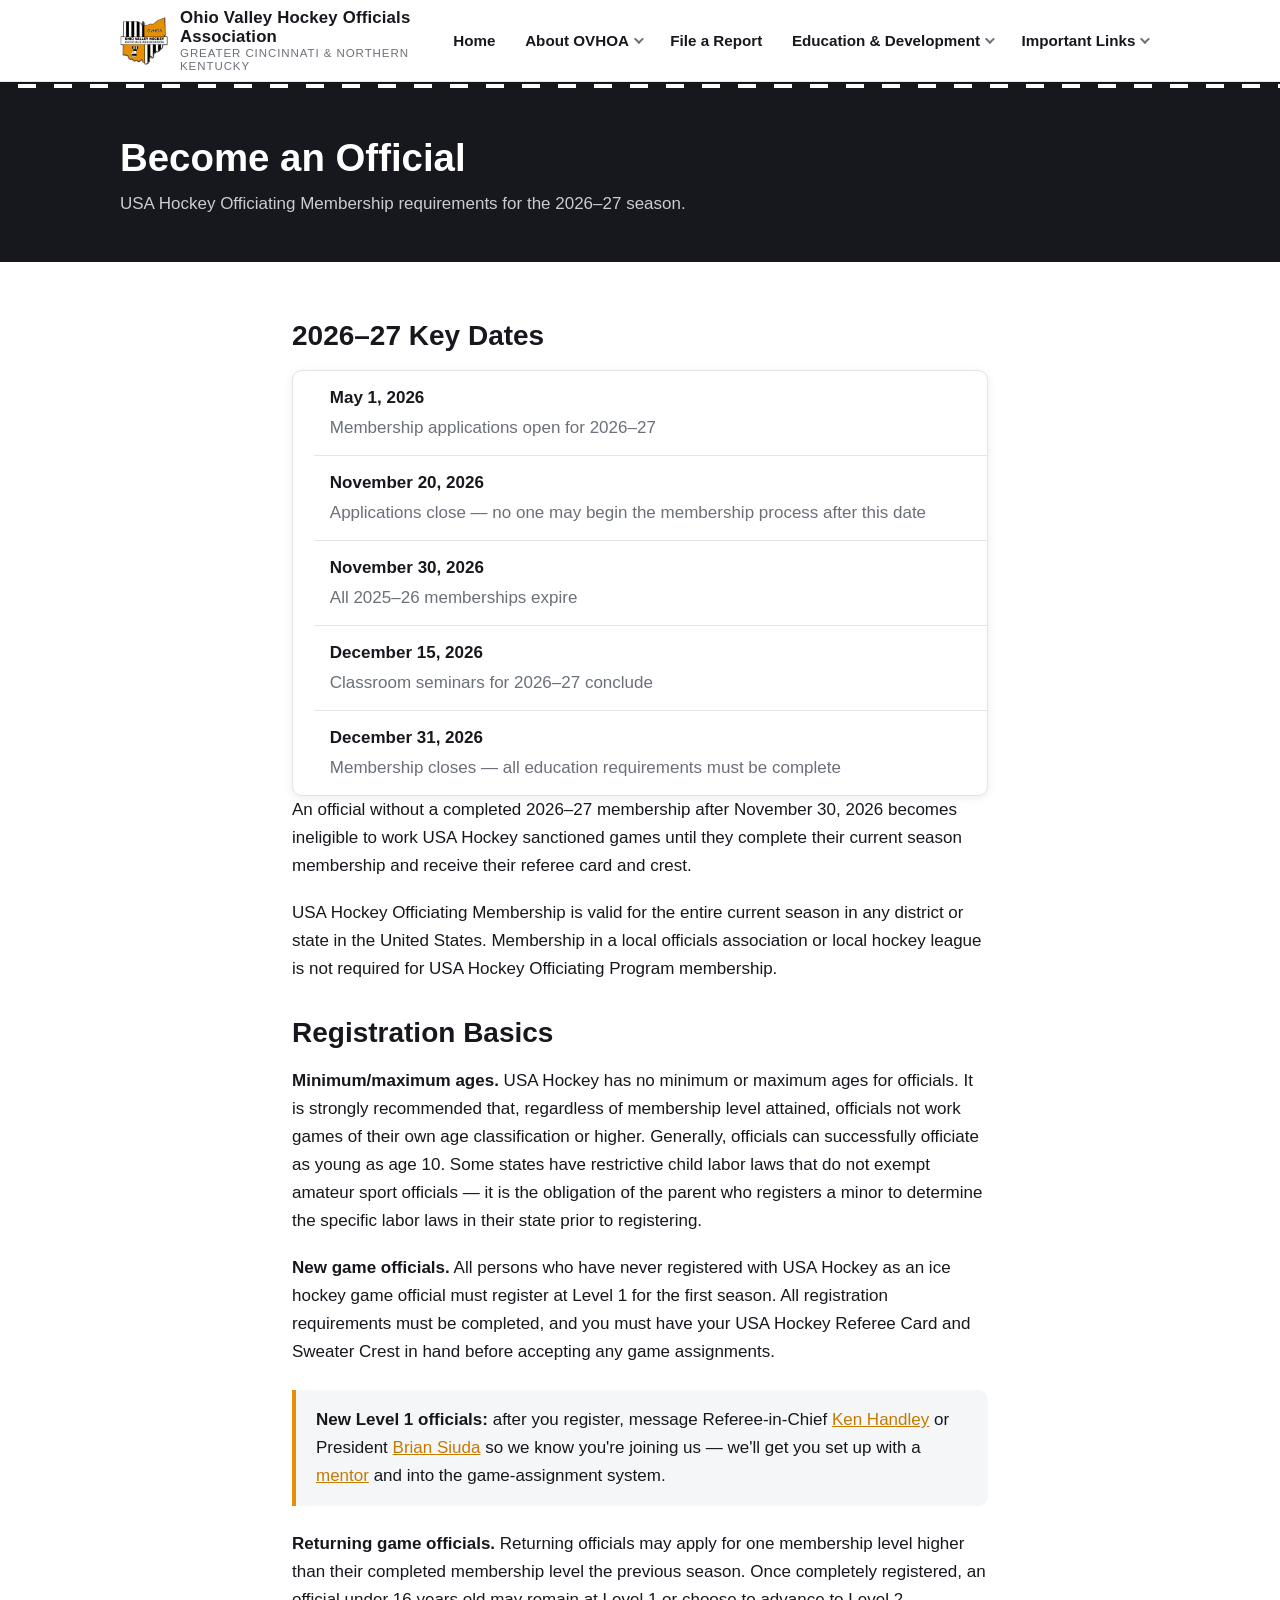
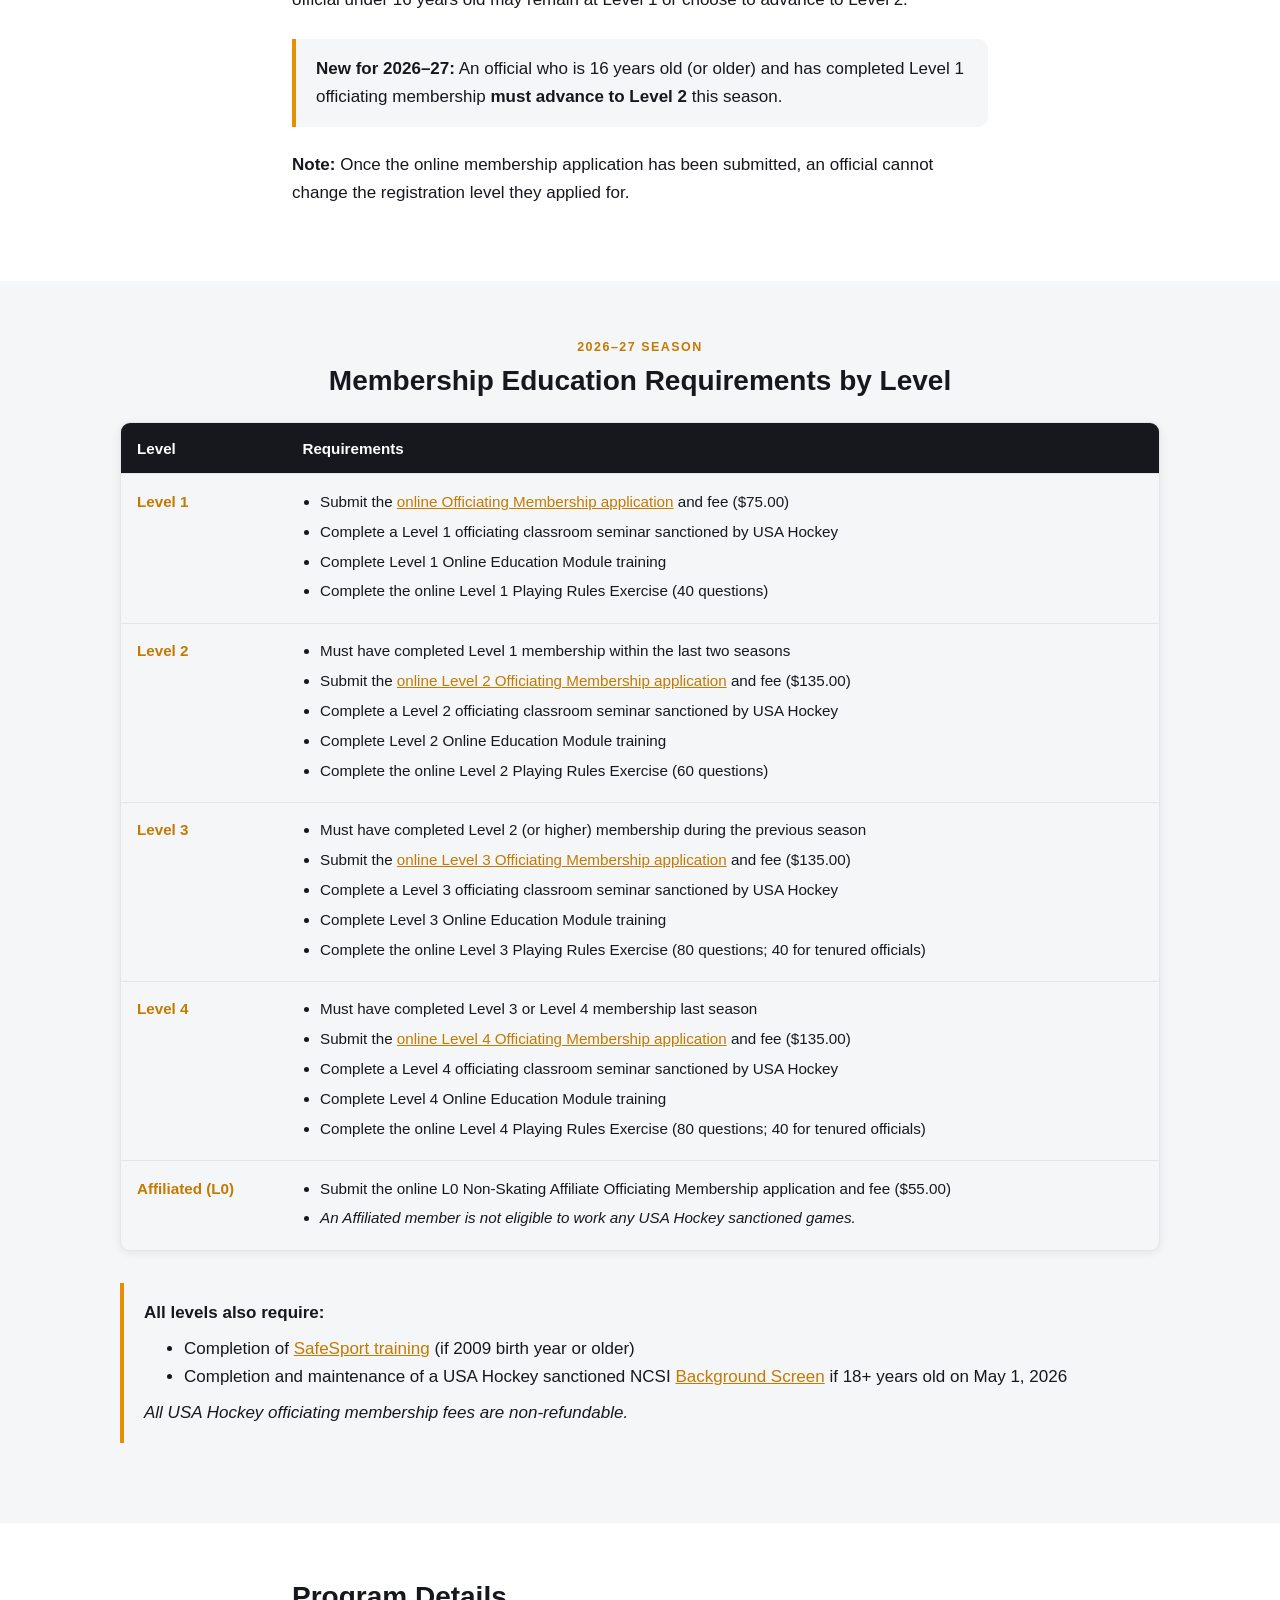
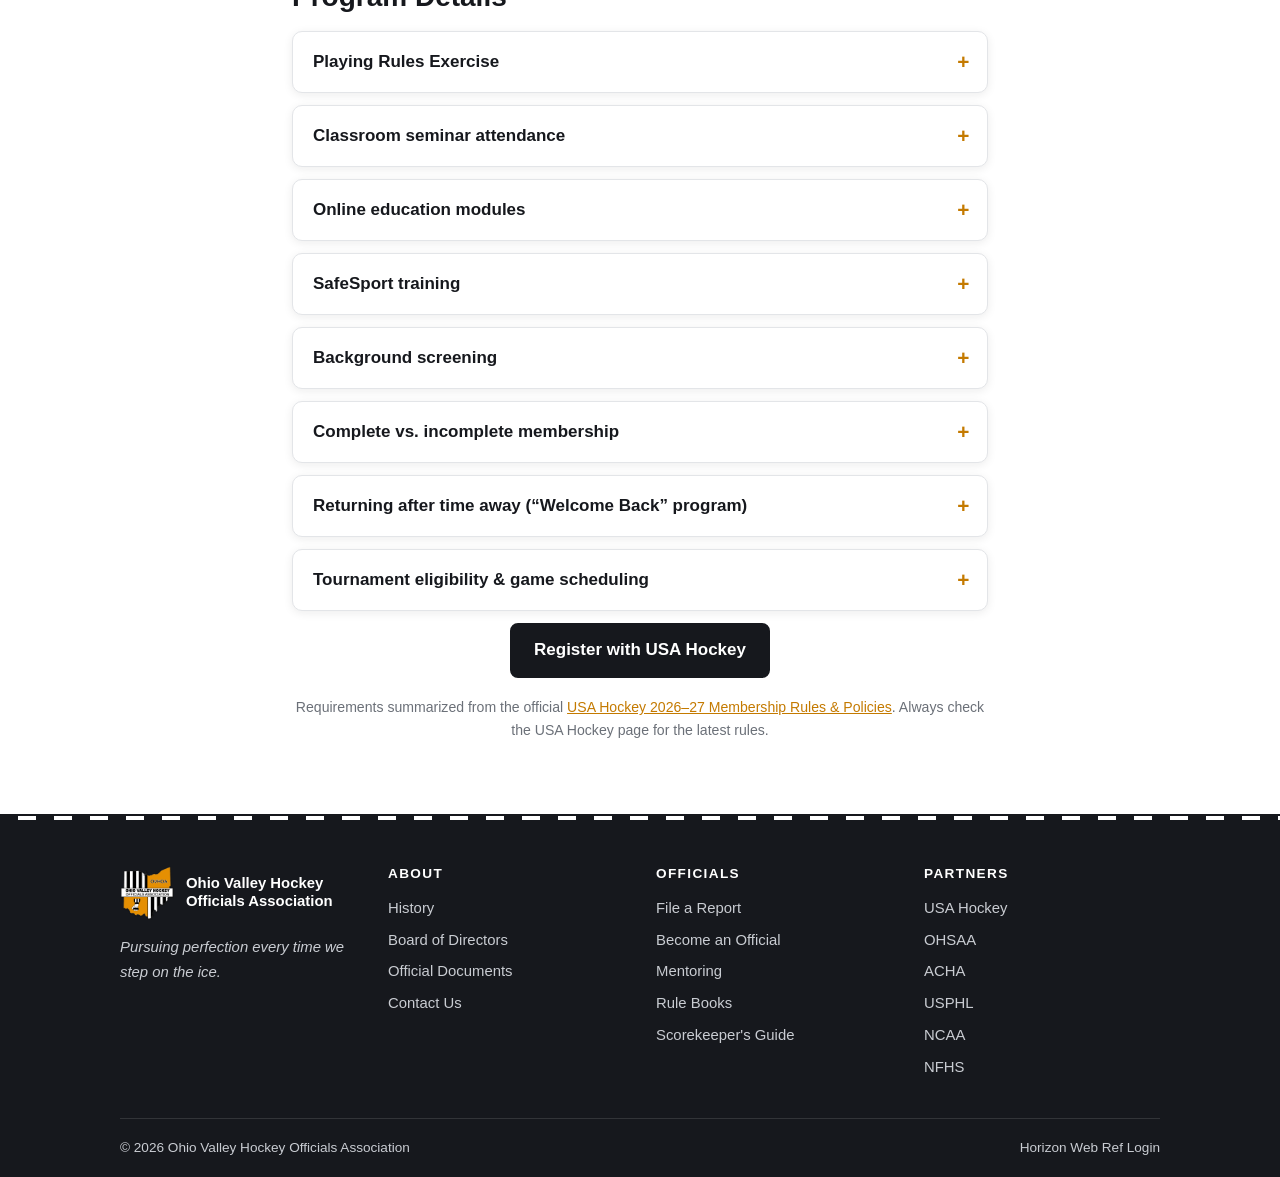
==== commit a64dd6c8: "Added USPHL/NCAA Rules, mentoring, fixed links" ====
--- a/become-an-official.html
+++ b/become-an-official.html
@@ -23,7 +23,7 @@
       <span class="bar"></span><span class="bar"></span><span class="bar"></span>
     </button>
     <nav id="site-nav" class="site-nav" aria-label="Primary">
-      <ul><li><a href="index.html">Home</a></li><li class="has-sub"><button type="button" class="submenu-toggle" aria-expanded="false">About OVHOA <span class="caret"></span></button><ul class="sub-menu"><li><a href="history.html">History</a></li><li><a href="board-of-directors.html">Board of Directors</a></li><li><a href="official-documents.html">Official Documents</a></li><li><a href="contact-us.html">Contact Us</a></li></ul></li><li><a href="file-a-report.html">File a Report</a></li><li class="has-sub"><button type="button" class="submenu-toggle" aria-expanded="false">Education & Development <span class="caret"></span></button><ul class="sub-menu"><li><a href="become-an-official.html" aria-current="page">Become an Official</a></li><li><a href="rule-books.html">Rule Books</a></li><li><a href="scorekeepers-guide.html">Scorekeeper's Guide</a></li></ul></li><li class="has-sub"><button type="button" class="submenu-toggle" aria-expanded="false">Important Links <span class="caret"></span></button><ul class="sub-menu"><li><a href="https://membership.usahockey.com/" target="_blank" rel="noopener">USAH Registration</a></li><li><a href="https://horizonwebref.com/" target="_blank" rel="noopener">Horizon Web Ref Login</a></li><li><a href="https://www.usahockey.com/" target="_blank" rel="noopener">USA Hockey</a></li><li><a href="https://www.ohsaa.org/" target="_blank" rel="noopener">OHSAA</a></li><li><a href="https://www.achahockey.org/" target="_blank" rel="noopener">ACHA</a></li><li><a href="https://www.nfhs.org/" target="_blank" rel="noopener">NFHS</a></li><li><a href="https://www.ncaa.com/" target="_blank" rel="noopener">NCAA</a></li></ul></li></ul>
+      <ul><li><a href="index.html">Home</a></li><li class="has-sub"><button type="button" class="submenu-toggle" aria-expanded="false">About OVHOA <span class="caret"></span></button><ul class="sub-menu"><li><a href="history.html">History</a></li><li><a href="board-of-directors.html">Board of Directors</a></li><li><a href="official-documents.html">Official Documents</a></li><li><a href="contact-us.html">Contact Us</a></li></ul></li><li><a href="file-a-report.html">File a Report</a></li><li class="has-sub"><button type="button" class="submenu-toggle" aria-expanded="false">Education & Development <span class="caret"></span></button><ul class="sub-menu"><li><a href="become-an-official.html" aria-current="page">Become an Official</a></li><li><a href="mentoring.html">Mentoring</a></li><li><a href="rule-books.html">Rule Books</a></li><li><a href="scorekeepers-guide.html">Scorekeeper's Guide</a></li></ul></li><li class="has-sub"><button type="button" class="submenu-toggle" aria-expanded="false">Important Links <span class="caret"></span></button><ul class="sub-menu"><li><a href="https://membership.usahockey.com/" target="_blank" rel="noopener">USAH Registration</a></li><li><a href="https://horizonwebref.com/" target="_blank" rel="noopener">Horizon Web Ref Login</a></li><li><a href="https://www.usahockey.com/" target="_blank" rel="noopener">USA Hockey</a></li><li><a href="https://www.ohsaa.org/" target="_blank" rel="noopener">OHSAA</a></li><li><a href="https://www.achahockey.org/" target="_blank" rel="noopener">ACHA</a></li><li><a href="https://www.nfhs.org/" target="_blank" rel="noopener">NFHS</a></li><li><a href="https://www.ncaa.com/" target="_blank" rel="noopener">NCAA</a></li></ul></li></ul>
     </nav>
   </div>
 </header>
@@ -53,6 +53,9 @@
     <h2 class="mt-2">Registration Basics</h2>
     <p><strong>Minimum/maximum ages.</strong> USA Hockey has no minimum or maximum ages for officials. It is strongly recommended that, regardless of membership level attained, officials not work games of their own age classification or higher. Generally, officials can successfully officiate as young as age 10. Some states have restrictive child labor laws that do not exempt amateur sport officials &mdash; it is the obligation of the parent who registers a minor to determine the specific labor laws in their state prior to registering.</p>
     <p><strong>New game officials.</strong> All persons who have never registered with USA Hockey as an ice hockey game official must register at Level 1 for the first season. All registration requirements must be completed, and you must have your USA Hockey Referee Card and Sweater Crest in hand before accepting any game assignments.</p>
+    <div class="callout">
+      <p style="margin:0"><strong>New Level 1 officials:</strong> after you register, message Referee-in-Chief <a href="board-of-directors.html#ken-handley">Ken Handley</a> or President <a href="board-of-directors.html#brian-siuda">Brian Siuda</a> so we know you're joining us &mdash; we'll get you set up with a <a href="mentoring.html">mentor</a> and into the game-assignment system.</p>
+    </div>
     <p><strong>Returning game officials.</strong> Returning officials may apply for one membership level higher than their completed membership level the previous season. Once completely registered, an official under 16 years old may remain at Level 1 or choose to advance to Level 2.</p>
     <div class="callout">
       <p style="margin:0"><strong>New for 2026&ndash;27:</strong> An official who is 16 years old (or older) and has completed Level 1 officiating membership <strong>must advance to Level 2</strong> this season.</p>
@@ -232,6 +235,7 @@
         <ul>
           <li><a href="file-a-report.html">File a Report</a></li>
           <li><a href="become-an-official.html">Become an Official</a></li>
+          <li><a href="mentoring.html">Mentoring</a></li>
           <li><a href="rule-books.html">Rule Books</a></li>
           <li><a href="scorekeepers-guide.html">Scorekeeper's Guide</a></li>
         </ul>
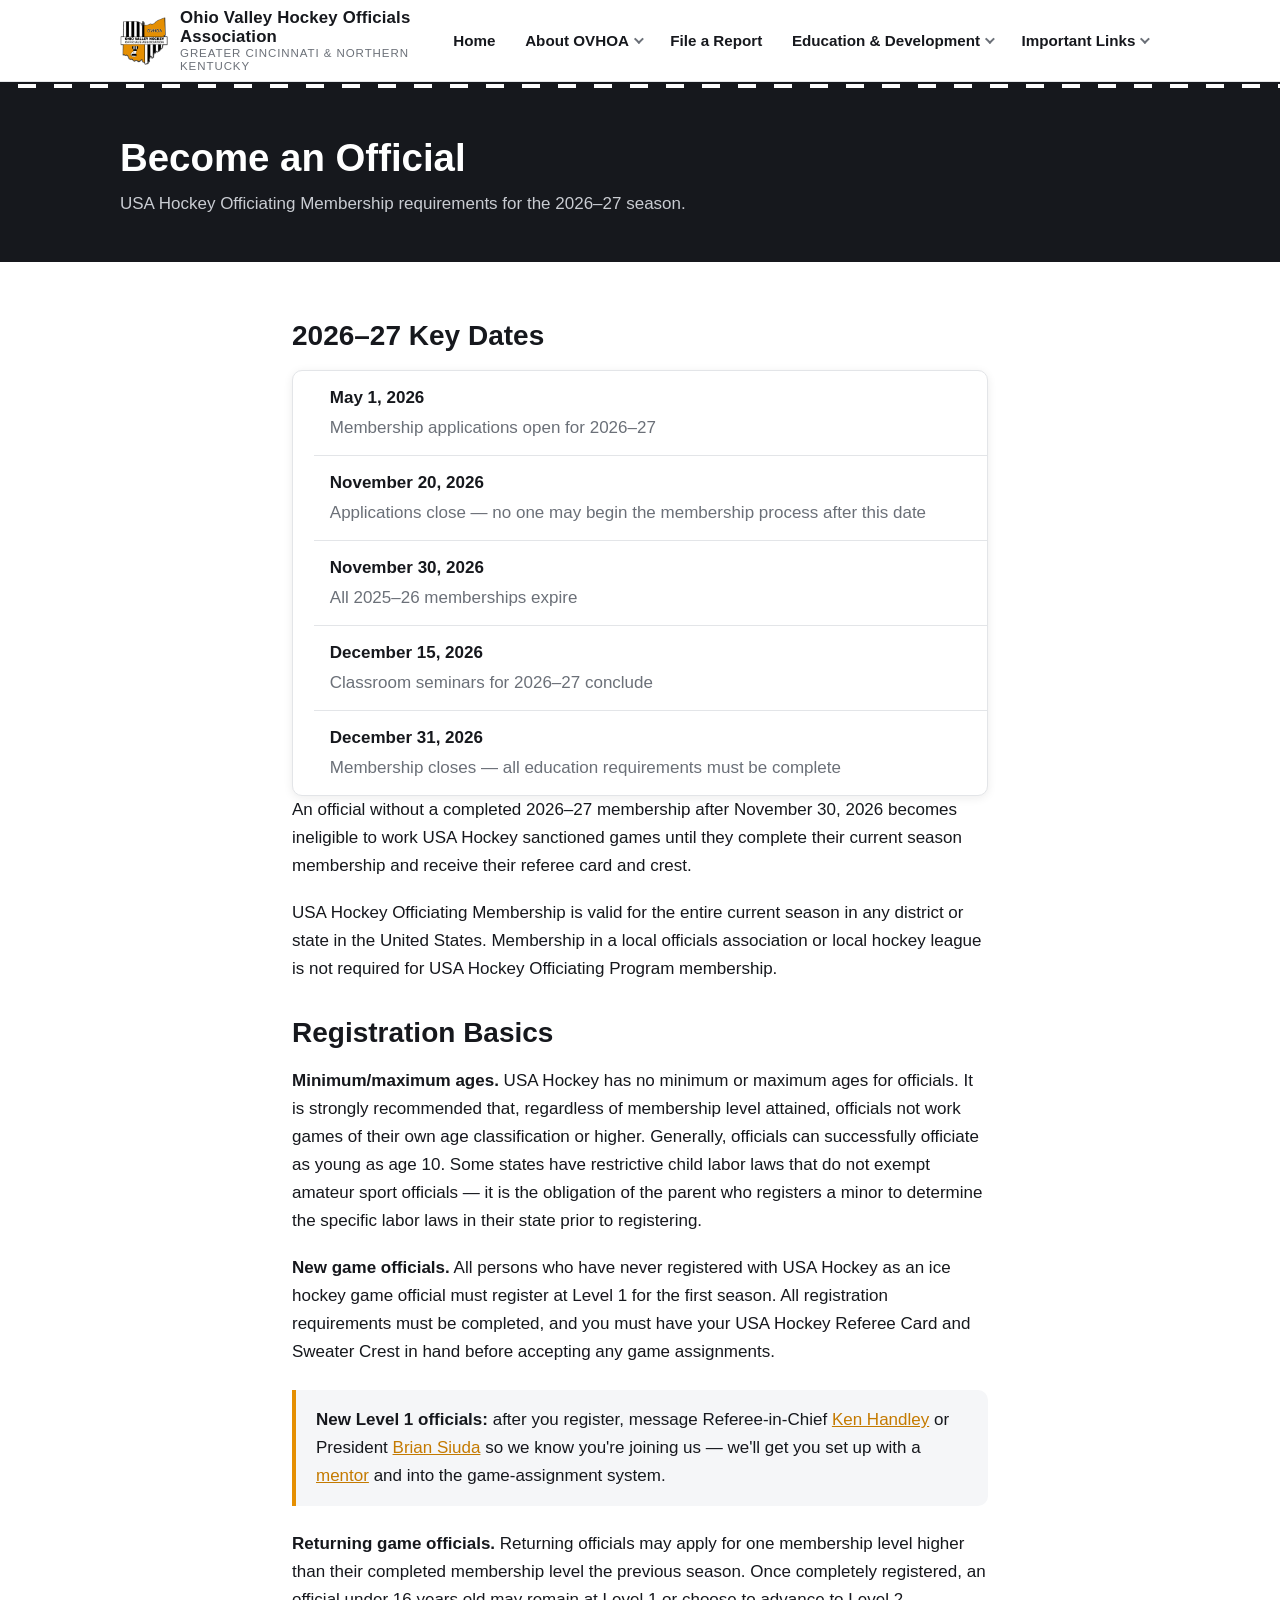
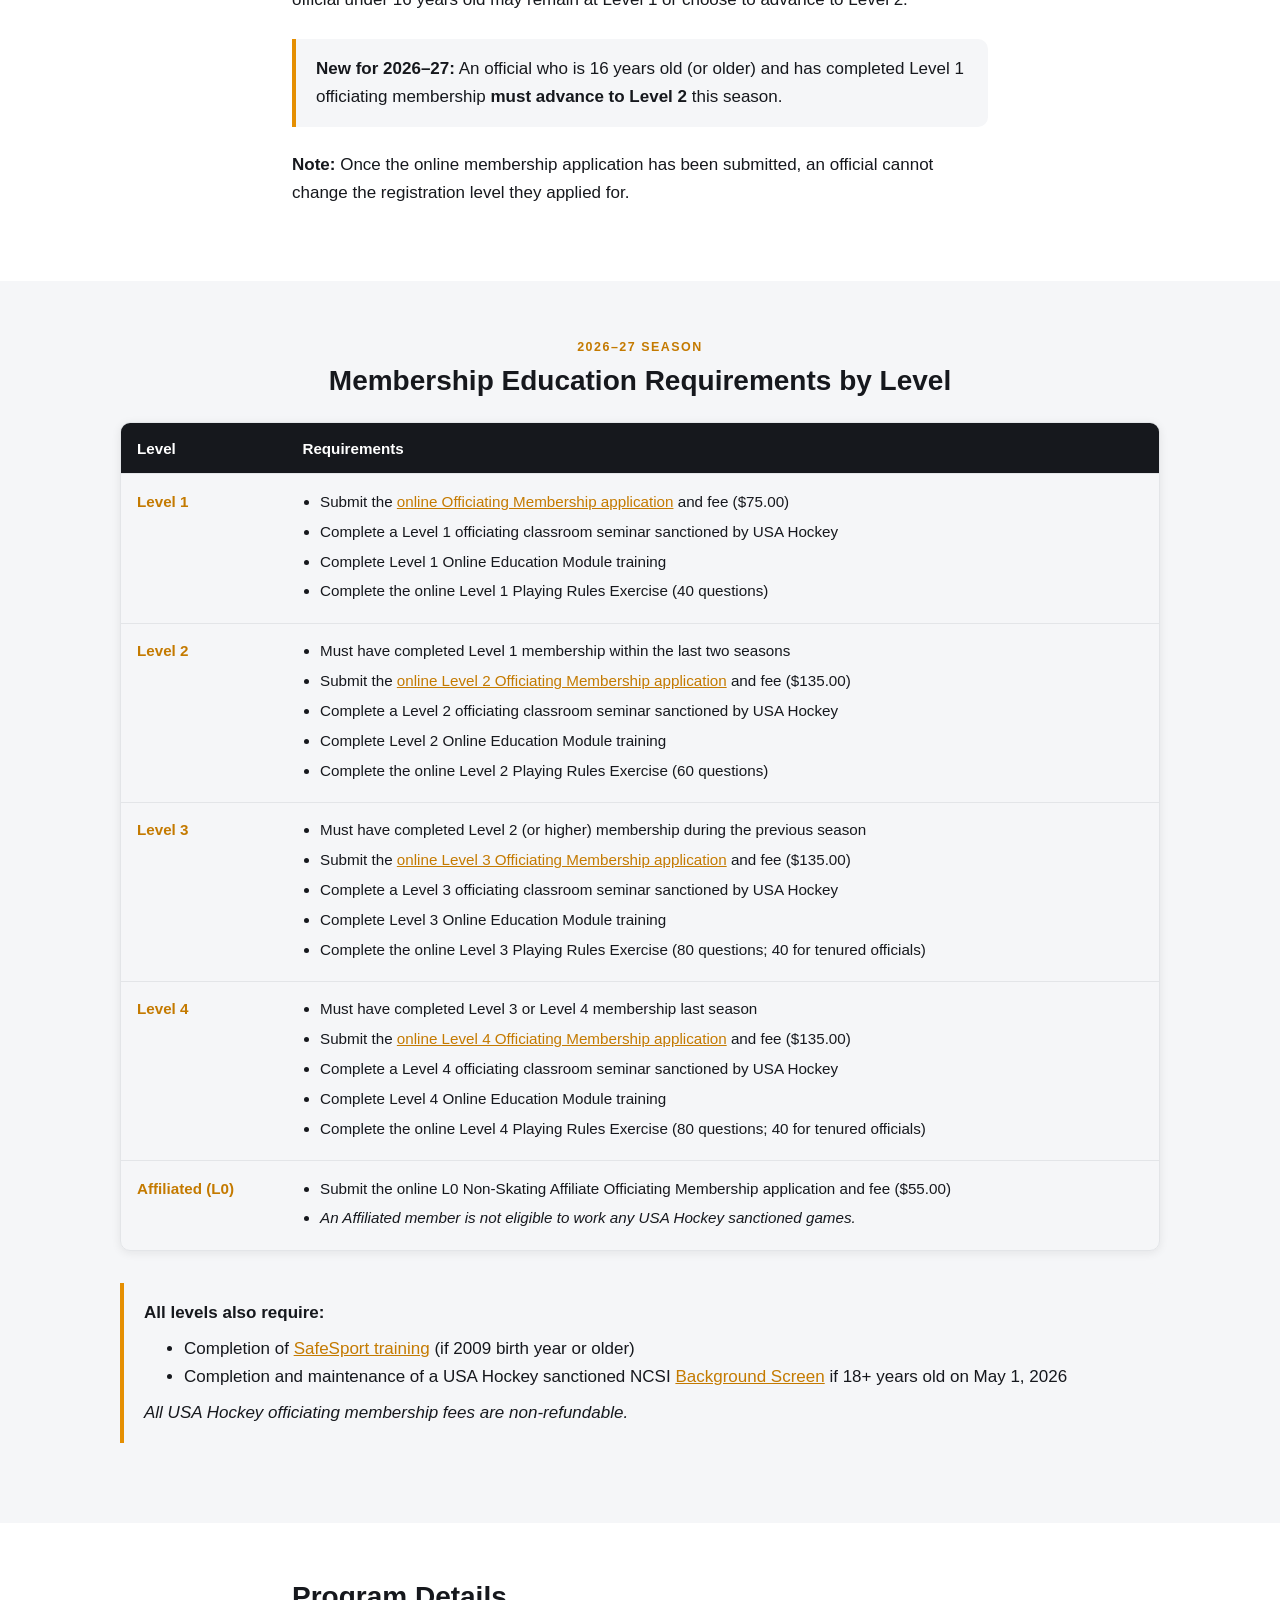
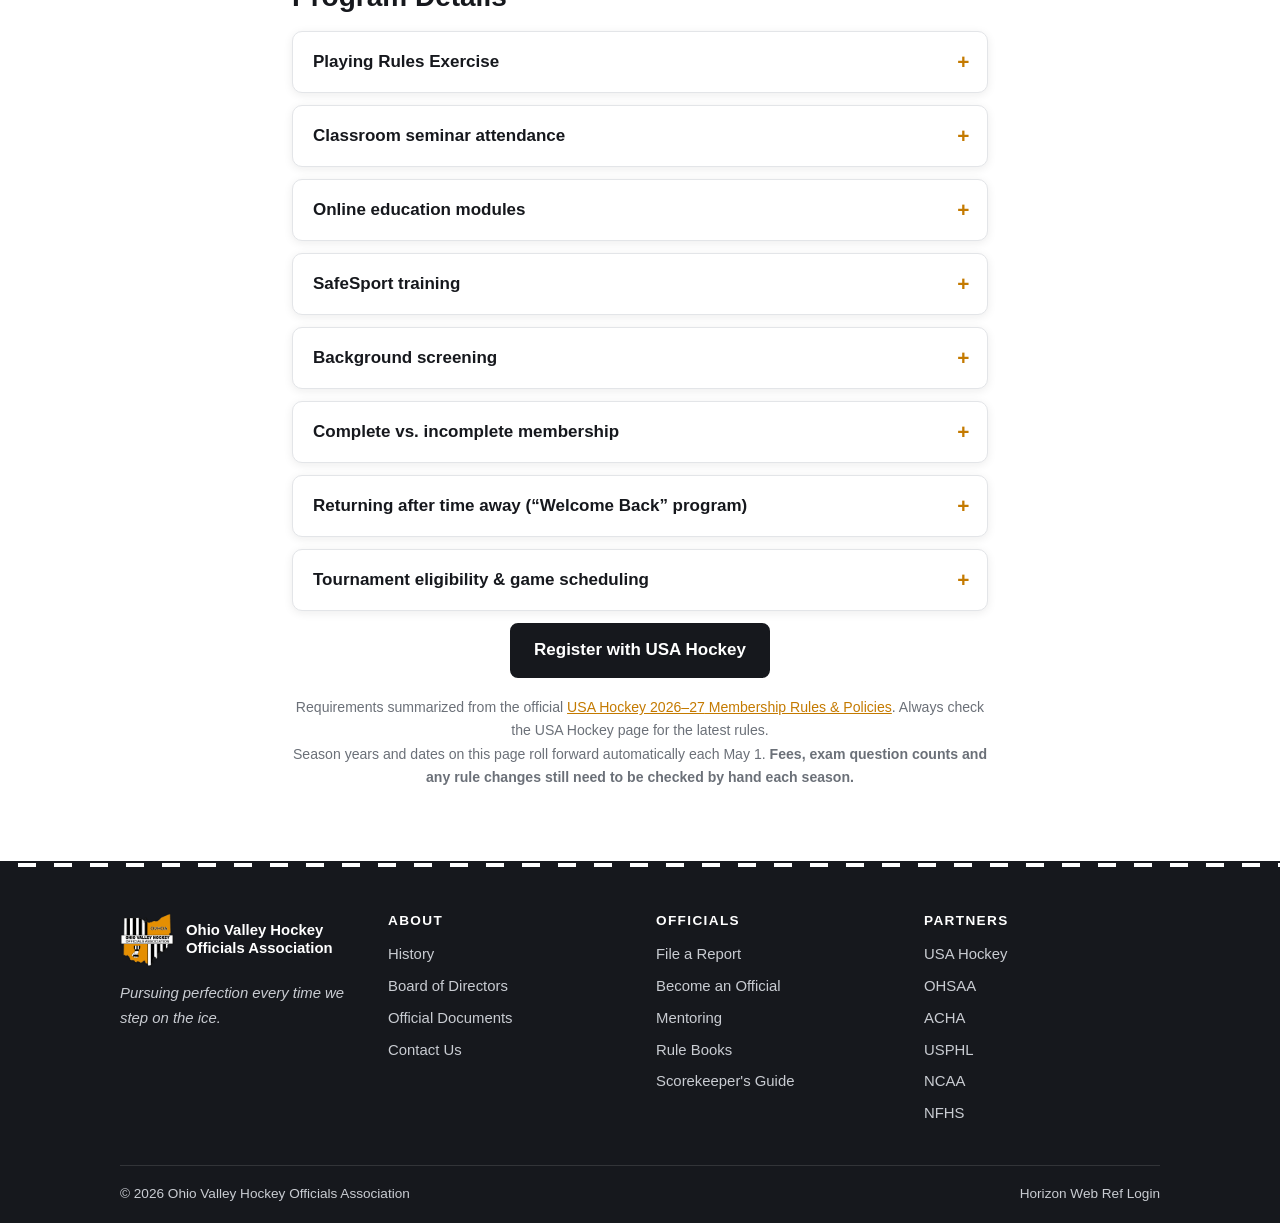
==== commit bd980e05: "Roll season years forward automatically on Become an Official The membership year appears ~20 times " ====
--- a/become-an-official.html
+++ b/become-an-official.html
@@ -33,21 +33,21 @@
 <section class="page-banner">
   <div class="container">
     <h1>Become an Official</h1>
-    <p class="lede">USA Hockey Officiating Membership requirements for the 2026&ndash;27 season.</p>
+    <p class="lede">USA Hockey Officiating Membership requirements for the <span data-season="label">2026&ndash;27</span> season.</p>
   </div>
 </section>
 
 <section class="section">
   <div class="container prose">
-    <h2>2026&ndash;27 Key Dates</h2>
+    <h2><span data-season="label">2026&ndash;27</span> Key Dates</h2>
     <ul class="meeting-list stacked card" style="max-width:none">
-      <li><span class="when">May 1, 2026</span> <span class="how">Membership applications open for 2026&ndash;27</span></li>
-      <li><span class="when">November 20, 2026</span> <span class="how">Applications close &mdash; no one may begin the membership process after this date</span></li>
-      <li><span class="when">November 30, 2026</span> <span class="how">All 2025&ndash;26 memberships expire</span></li>
-      <li><span class="when">December 15, 2026</span> <span class="how">Classroom seminars for 2026&ndash;27 conclude</span></li>
-      <li><span class="when">December 31, 2026</span> <span class="how">Membership closes &mdash; all education requirements must be complete</span></li>
+      <li><span class="when"><span data-season="open">May 1, 2026</span></span> <span class="how">Membership applications open for <span data-season="label">2026&ndash;27</span></span></li>
+      <li><span class="when"><span data-season="close-apps">November 20, 2026</span></span> <span class="how">Applications close &mdash; no one may begin the membership process after this date</span></li>
+      <li><span class="when"><span data-season="expire-prev">November 30, 2026</span></span> <span class="how">All <span data-season="prev-label">2025&ndash;26</span> memberships expire</span></li>
+      <li><span class="when"><span data-season="seminars-end">December 15, 2026</span></span> <span class="how">Classroom seminars for <span data-season="label">2026&ndash;27</span> conclude</span></li>
+      <li><span class="when"><span data-season="close">December 31, 2026</span></span> <span class="how">Membership closes &mdash; all education requirements must be complete</span></li>
     </ul>
-    <p class="mt-1">An official without a completed 2026&ndash;27 membership after November 30, 2026 becomes ineligible to work USA Hockey sanctioned games until they complete their current season membership and receive their referee card and crest.</p>
+    <p class="mt-1">An official without a completed <span data-season="label">2026&ndash;27</span> membership after <span data-season="expire-prev">November 30, 2026</span> becomes ineligible to work USA Hockey sanctioned games until they complete their current season membership and receive their referee card and crest.</p>
     <p>USA Hockey Officiating Membership is valid for the entire current season in any district or state in the United States. Membership in a local officials association or local hockey league is not required for USA Hockey Officiating Program membership.</p>
 
     <h2 class="mt-2">Registration Basics</h2>
@@ -58,7 +58,7 @@
     </div>
     <p><strong>Returning game officials.</strong> Returning officials may apply for one membership level higher than their completed membership level the previous season. Once completely registered, an official under 16 years old may remain at Level 1 or choose to advance to Level 2.</p>
     <div class="callout">
-      <p style="margin:0"><strong>New for 2026&ndash;27:</strong> An official who is 16 years old (or older) and has completed Level 1 officiating membership <strong>must advance to Level 2</strong> this season.</p>
+      <p style="margin:0"><strong>New for <span data-season="label">2026&ndash;27</span>:</strong> An official who is 16 years old (or older) and has completed Level 1 officiating membership <strong>must advance to Level 2</strong> this season.</p>
     </div>
     <p><strong>Note:</strong> Once the online membership application has been submitted, an official cannot change the registration level they applied for.</p>
   </div>
@@ -67,7 +67,7 @@
 <section class="section alt">
   <div class="container">
     <div class="section-title">
-      <span class="kicker">2026&ndash;27 Season</span>
+      <span class="kicker"><span data-season="label">2026&ndash;27</span> Season</span>
       <h2>Membership Education Requirements by Level</h2>
     </div>
     <div class="table-wrap">
@@ -126,8 +126,8 @@
     <div class="callout mt-2">
       <p style="margin:0 0 0.5rem"><strong>All levels also require:</strong></p>
       <ul style="margin:0">
-        <li>Completion of <a href="https://www.usahockey.com/safesportprogram" target="_blank" rel="noopener">SafeSport training</a> (if 2009 birth year or older)</li>
-        <li>Completion and maintenance of a USA Hockey sanctioned NCSI <a href="https://www.usahockey.com/backgroundscreen" target="_blank" rel="noopener">Background Screen</a> if 18+ years old on May 1, 2026</li>
+        <li>Completion of <a href="https://www.usahockey.com/safesportprogram" target="_blank" rel="noopener">SafeSport training</a> (if <span data-season="safesport-year">2009</span> birth year or older)</li>
+        <li>Completion and maintenance of a USA Hockey sanctioned NCSI <a href="https://www.usahockey.com/backgroundscreen" target="_blank" rel="noopener">Background Screen</a> if 18+ years old on <span data-season="open">May 1, 2026</span></li>
       </ul>
       <p style="margin:0.5rem 0 0"><em>All USA Hockey officiating membership fees are non-refundable.</em></p>
     </div>
@@ -167,8 +167,8 @@
     <details class="info">
       <summary>SafeSport training</summary>
       <div class="info-body">
-        <p>Officials with a 2009 birth year or older are required to complete the online U.S. Center for SafeSport education program. The online program is free of charge and is hosted on the U.S. Center for SafeSport web platform.</p>
-        <p>All returning officials must renew SafeSport training within 12 months of the previous season&rsquo;s training (e.g., if you completed training on September 15, 2025, you must renew by September 15, 2026). An official who does not maintain annual training within 12 months becomes ineligible to work any USA Hockey sanctioned game.</p>
+        <p>Officials with a <span data-season="safesport-year">2009</span> birth year or older are required to complete the online U.S. Center for SafeSport education program. The online program is free of charge and is hosted on the U.S. Center for SafeSport web platform.</p>
+        <p>All returning officials must renew SafeSport training within 12 months of the previous season&rsquo;s training (e.g., if you completed training on <span data-season="example-trained">September 15, 2025</span>, you must renew by <span data-season="example-renew">September 15, 2026</span>). An official who does not maintain annual training within 12 months becomes ineligible to work any USA Hockey sanctioned game.</p>
       </div>
     </details>
     <details class="info">
@@ -181,7 +181,7 @@
       <summary>Complete vs. incomplete membership</summary>
       <div class="info-body">
         <p>&ldquo;Complete&rdquo; membership means an official has completed all education requirements at the level for which they applied. &ldquo;Incomplete&rdquo; means an official has submitted a membership application but has not completed all education requirements.</p>
-        <p>A new incomplete official may not officiate any USA Hockey sanctioned games until they are completely registered and receive their current season referee card and sweater crest. If a member official does not complete their education requirements by December 31, 2026, their membership is closed as &ldquo;incomplete&rdquo; and the membership fee is not refunded.</p>
+        <p>A new incomplete official may not officiate any USA Hockey sanctioned games until they are completely registered and receive their current season referee card and sweater crest. If a member official does not complete their education requirements by <span data-season="close">December 31, 2026</span>, their membership is closed as &ldquo;incomplete&rdquo; and the membership fee is not refunded.</p>
         <p>Once complete, a membership is valid through November 30 of the following season. All member officials are responsible for tracking their own progress with membership education requirements.</p>
       </div>
     </details>
@@ -205,7 +205,7 @@
       </div>
     </details>
     <p class="center mt-2"><a class="btn dark" href="https://membership.usahockey.com/" target="_blank" rel="noopener">Register with USA Hockey</a></p>
-    <p class="center" style="color:var(--gray);font-size:0.88rem">Requirements summarized from the official <a href="https://www.usahockey.com/registrationrules" target="_blank" rel="noopener">USA Hockey 2026&ndash;27 Membership Rules &amp; Policies</a>. Always check the USA Hockey page for the latest rules.</p>
+    <p class="center" style="color:var(--gray);font-size:0.88rem">Requirements summarized from the official <a href="https://www.usahockey.com/registrationrules" target="_blank" rel="noopener">USA Hockey <span data-season="label">2026&ndash;27</span> Membership Rules &amp; Policies</a>. Always check the USA Hockey page for the latest rules.<br>Season years and dates on this page roll forward automatically each May 1. <strong>Fees, exam question counts and any rule changes still need to be checked by hand each season.</strong></p>
   </div>
 </section>
 
@@ -259,5 +259,6 @@
   </div>
 </footer>
 <script src="assets/js/nav.js"></script>
+<script src="assets/js/sheets.js"></script>
 </body>
 </html>
--- a/assets/css/style.css
+++ b/assets/css/style.css
@@ -400,6 +400,16 @@
 }
 .meeting-list .badge-pill.in-person { background: var(--orange); color: var(--ink); }
 
+/* Shown when every meeting has passed (or the schedule isn't posted yet) */
+.meeting-list .meeting-empty {
+  display: block;
+  text-align: center;
+  color: var(--gray);
+  font-style: italic;
+  padding: 1.25rem 1rem;
+  border-bottom: 0;
+}
+
 /* Stacked variant: date on its own line, description below it */
 .meeting-list.stacked li {
   flex-direction: column;
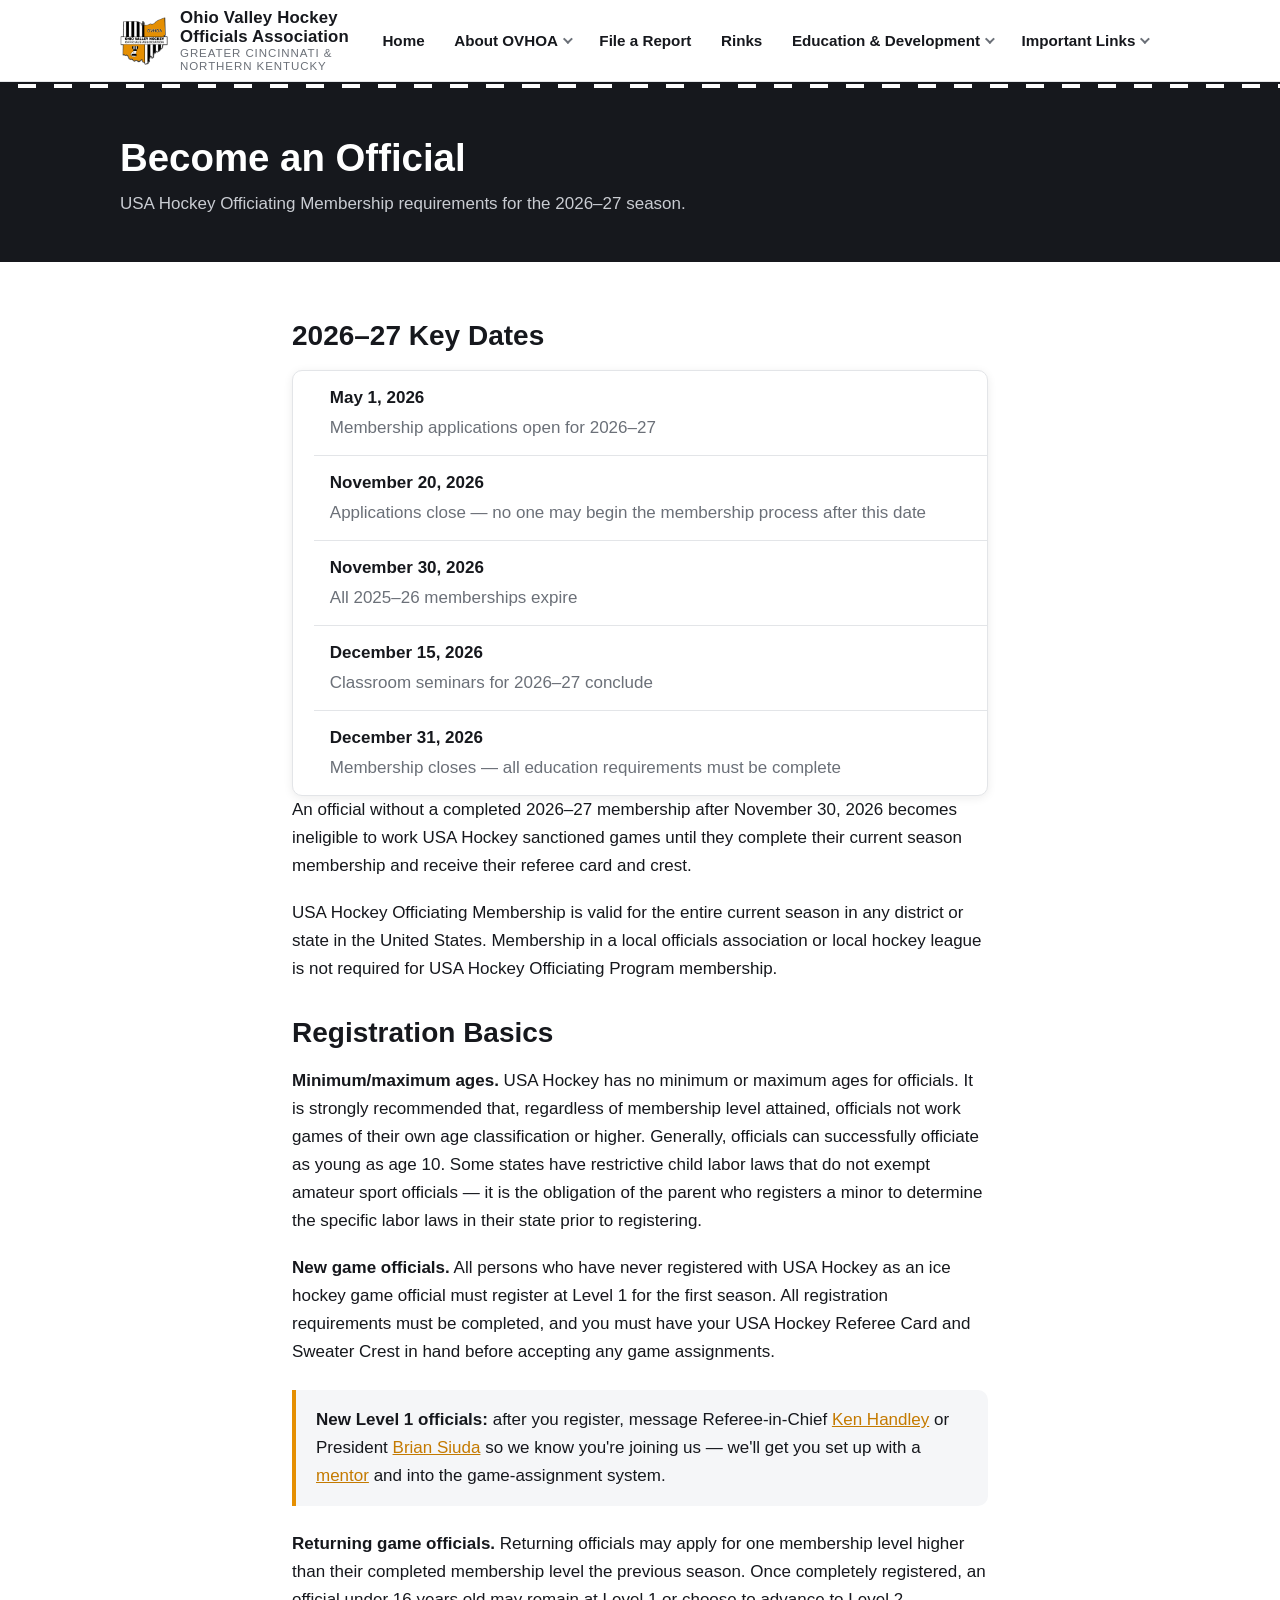
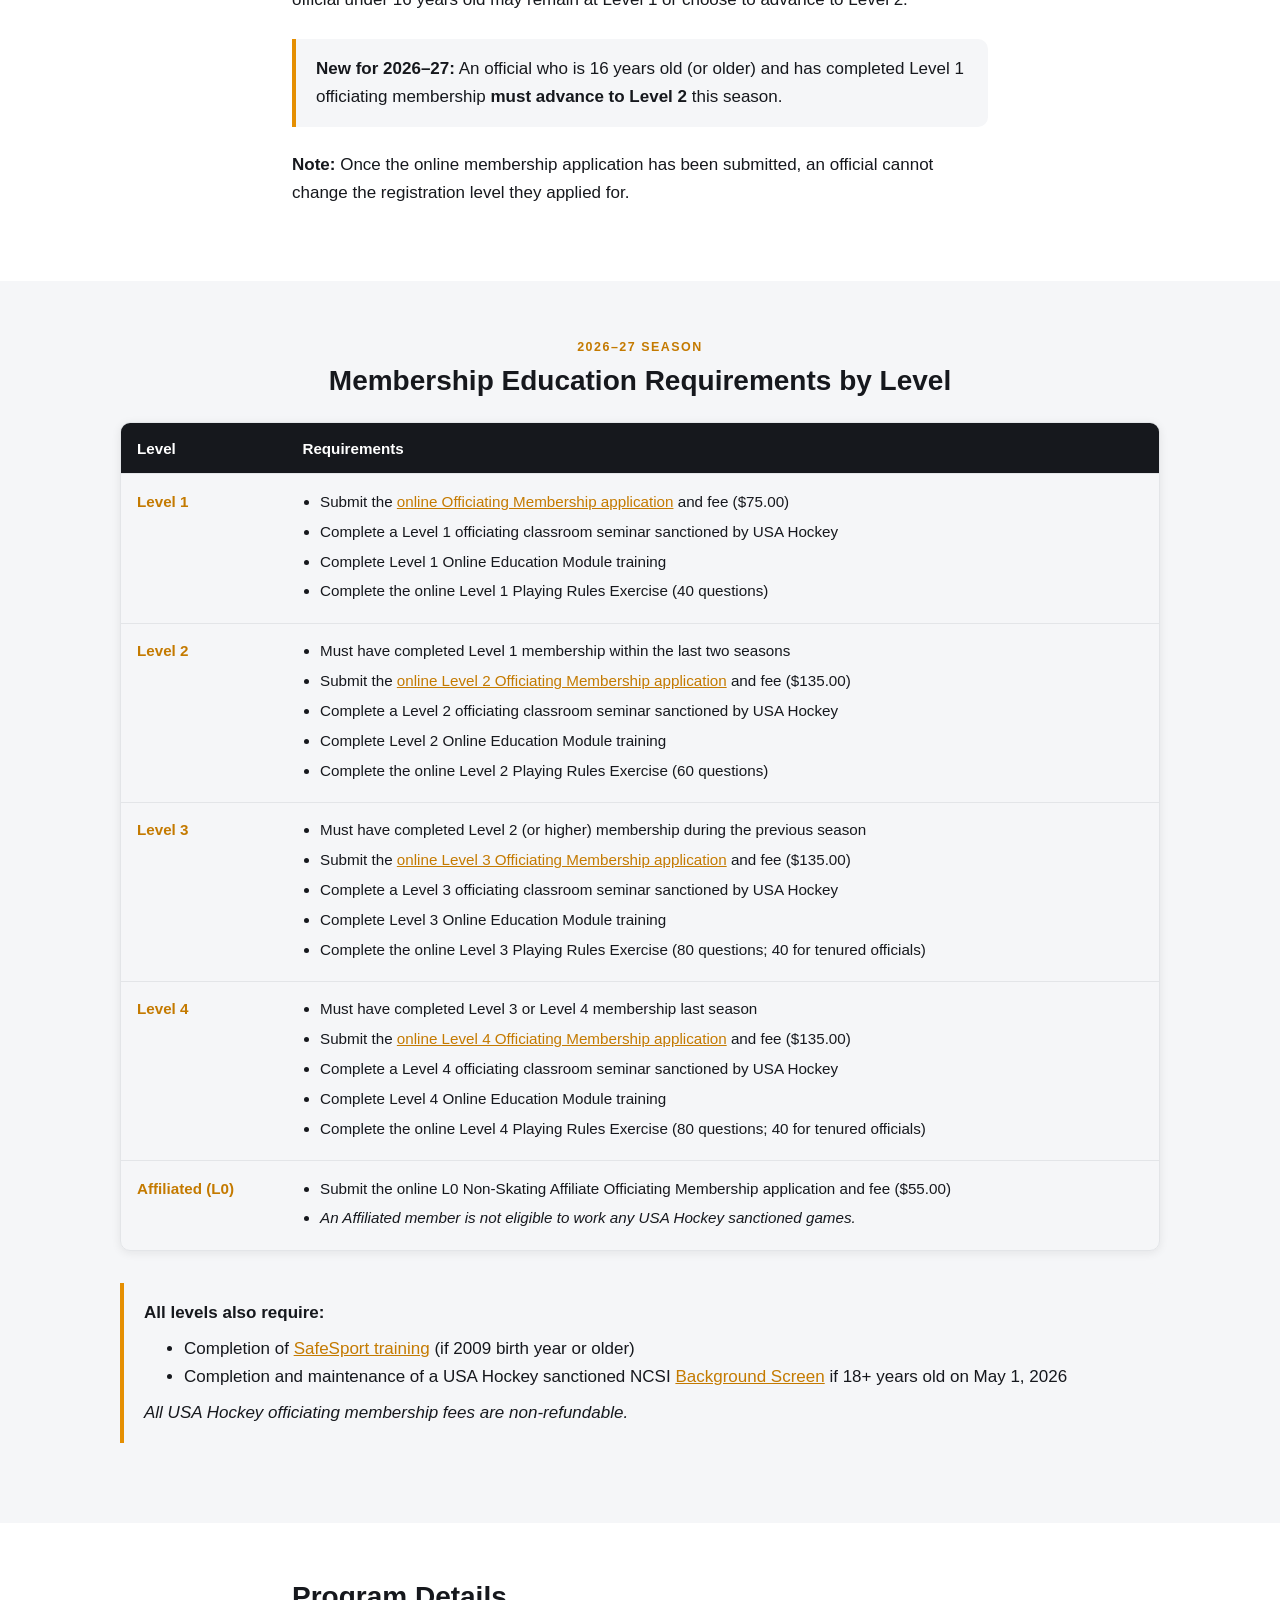
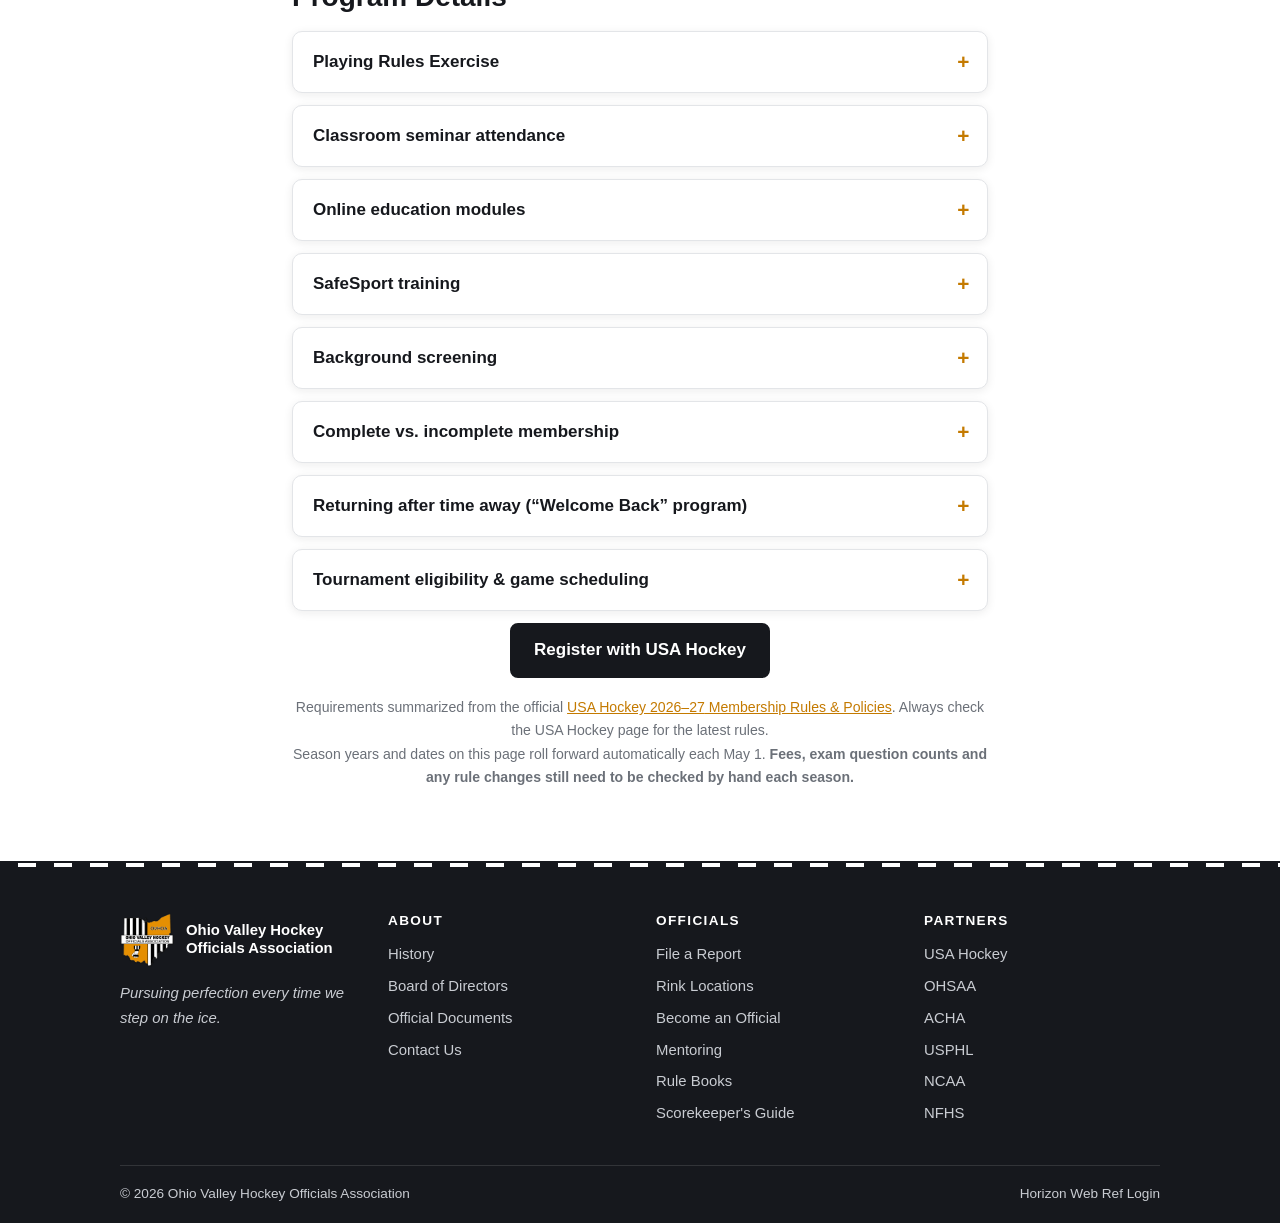
==== commit eba95554: "Add rink locations page, announcement banner, sitemap and robots.txt - New Rinks page driven by a Ri" ====
--- a/become-an-official.html
+++ b/become-an-official.html
@@ -23,7 +23,7 @@
       <span class="bar"></span><span class="bar"></span><span class="bar"></span>
     </button>
     <nav id="site-nav" class="site-nav" aria-label="Primary">
-      <ul><li><a href="index.html">Home</a></li><li class="has-sub"><button type="button" class="submenu-toggle" aria-expanded="false">About OVHOA <span class="caret"></span></button><ul class="sub-menu"><li><a href="history.html">History</a></li><li><a href="board-of-directors.html">Board of Directors</a></li><li><a href="official-documents.html">Official Documents</a></li><li><a href="contact-us.html">Contact Us</a></li></ul></li><li><a href="file-a-report.html">File a Report</a></li><li class="has-sub"><button type="button" class="submenu-toggle" aria-expanded="false">Education & Development <span class="caret"></span></button><ul class="sub-menu"><li><a href="become-an-official.html" aria-current="page">Become an Official</a></li><li><a href="mentoring.html">Mentoring</a></li><li><a href="rule-books.html">Rule Books</a></li><li><a href="scorekeepers-guide.html">Scorekeeper's Guide</a></li></ul></li><li class="has-sub"><button type="button" class="submenu-toggle" aria-expanded="false">Important Links <span class="caret"></span></button><ul class="sub-menu"><li><a href="https://membership.usahockey.com/" target="_blank" rel="noopener">USAH Registration</a></li><li><a href="https://horizonwebref.com/" target="_blank" rel="noopener">Horizon Web Ref Login</a></li><li><a href="https://www.usahockey.com/" target="_blank" rel="noopener">USA Hockey</a></li><li><a href="https://www.ohsaa.org/" target="_blank" rel="noopener">OHSAA</a></li><li><a href="https://www.achahockey.org/" target="_blank" rel="noopener">ACHA</a></li><li><a href="https://www.nfhs.org/" target="_blank" rel="noopener">NFHS</a></li><li><a href="https://www.ncaa.com/" target="_blank" rel="noopener">NCAA</a></li></ul></li></ul>
+      <ul><li><a href="index.html">Home</a></li><li class="has-sub"><button type="button" class="submenu-toggle" aria-expanded="false">About OVHOA <span class="caret"></span></button><ul class="sub-menu"><li><a href="history.html">History</a></li><li><a href="board-of-directors.html">Board of Directors</a></li><li><a href="official-documents.html">Official Documents</a></li><li><a href="contact-us.html">Contact Us</a></li></ul></li><li><a href="file-a-report.html">File a Report</a></li><li><a href="rinks.html">Rinks</a></li><li class="has-sub"><button type="button" class="submenu-toggle" aria-expanded="false">Education & Development <span class="caret"></span></button><ul class="sub-menu"><li><a href="become-an-official.html" aria-current="page">Become an Official</a></li><li><a href="mentoring.html">Mentoring</a></li><li><a href="rule-books.html">Rule Books</a></li><li><a href="scorekeepers-guide.html">Scorekeeper's Guide</a></li></ul></li><li class="has-sub"><button type="button" class="submenu-toggle" aria-expanded="false">Important Links <span class="caret"></span></button><ul class="sub-menu"><li><a href="https://membership.usahockey.com/" target="_blank" rel="noopener">USAH Registration</a></li><li><a href="https://horizonwebref.com/" target="_blank" rel="noopener">Horizon Web Ref Login</a></li><li><a href="https://www.usahockey.com/" target="_blank" rel="noopener">USA Hockey</a></li><li><a href="https://www.ohsaa.org/" target="_blank" rel="noopener">OHSAA</a></li><li><a href="https://www.achahockey.org/" target="_blank" rel="noopener">ACHA</a></li><li><a href="https://www.nfhs.org/" target="_blank" rel="noopener">NFHS</a></li><li><a href="https://www.ncaa.com/" target="_blank" rel="noopener">NCAA</a></li></ul></li></ul>
     </nav>
   </div>
 </header>
@@ -234,6 +234,7 @@
         <h4>Officials</h4>
         <ul>
           <li><a href="file-a-report.html">File a Report</a></li>
+          <li><a href="rinks.html">Rink Locations</a></li>
           <li><a href="become-an-official.html">Become an Official</a></li>
           <li><a href="mentoring.html">Mentoring</a></li>
           <li><a href="rule-books.html">Rule Books</a></li>
--- a/assets/css/style.css
+++ b/assets/css/style.css
@@ -305,6 +305,44 @@
 .page-banner p.lede { margin: 0.5rem 0 0; color: #c9ccd2; max-width: 46rem; }
 
 /* --------------------------------------------------------------------------
+   Announcement banner (homepage, driven by the Banner sheet tab)
+   -------------------------------------------------------------------------- */
+.announce {
+  background: var(--orange);
+  color: var(--ink);
+  border-bottom: 2px solid var(--ink);
+}
+.announce[hidden] { display: none !important; }
+.announce .container {
+  padding-top: 1.1rem;
+  padding-bottom: 1.1rem;
+}
+.announce h2 {
+  font-size: clamp(1.05rem, 2.2vw, 1.25rem);
+  margin: 0 0 0.3rem;
+}
+.announce p { margin: 0; }
+.announce .byline {
+  margin-top: 0.4rem;
+  font-size: 0.85rem;
+  font-style: italic;
+  opacity: 0.85;
+}
+
+/* Rink cards */
+.rink-card h3 { margin-bottom: 0.35rem; }
+.rink-card .rink-address {
+  color: var(--ink-soft);
+  margin: 0 0 0.5rem;
+}
+.rink-card .rink-notes {
+  color: var(--gray);
+  font-size: 0.92rem;
+  margin: 0 0 0.9rem;
+}
+.rink-card .btn { padding: 0.45rem 1rem; font-size: 0.9rem; }
+
+/* --------------------------------------------------------------------------
    Sections & content blocks
    -------------------------------------------------------------------------- */
 .section { padding: clamp(2rem, 5vw, 3.5rem) 0; }
